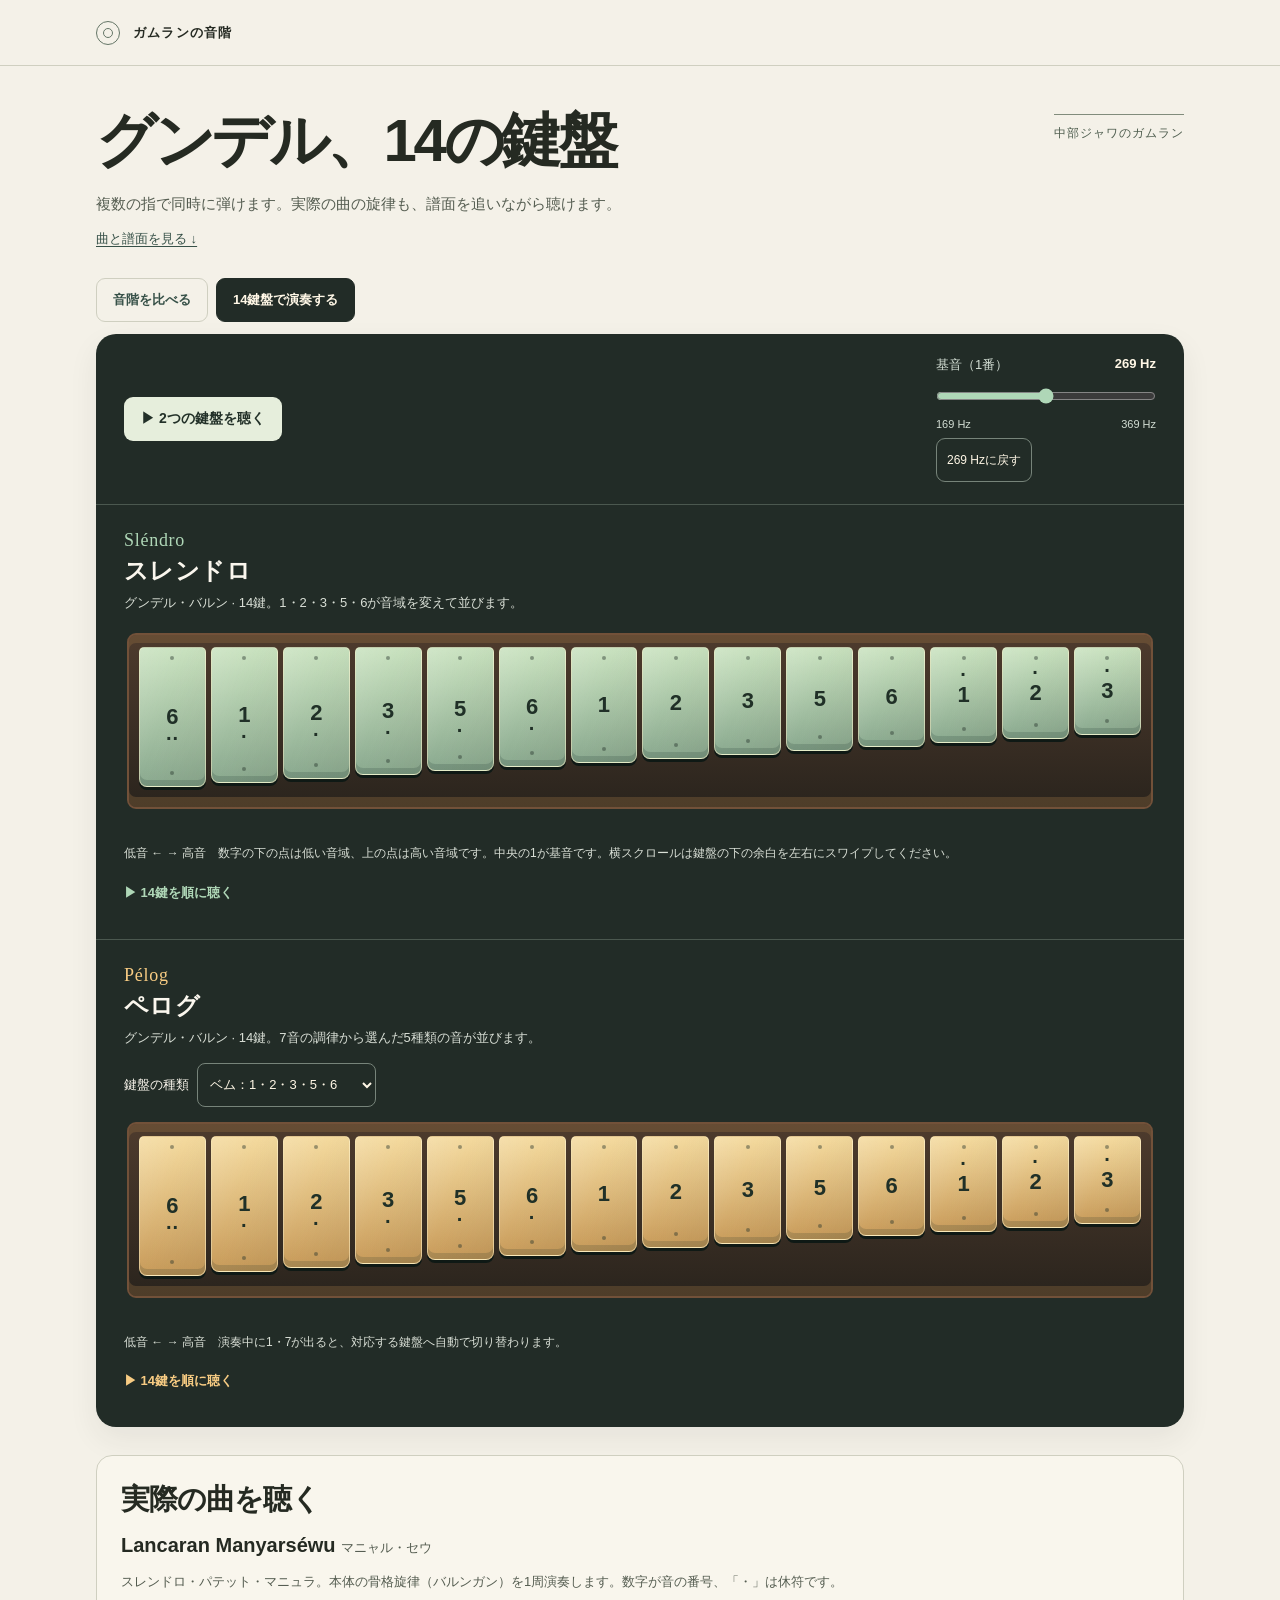
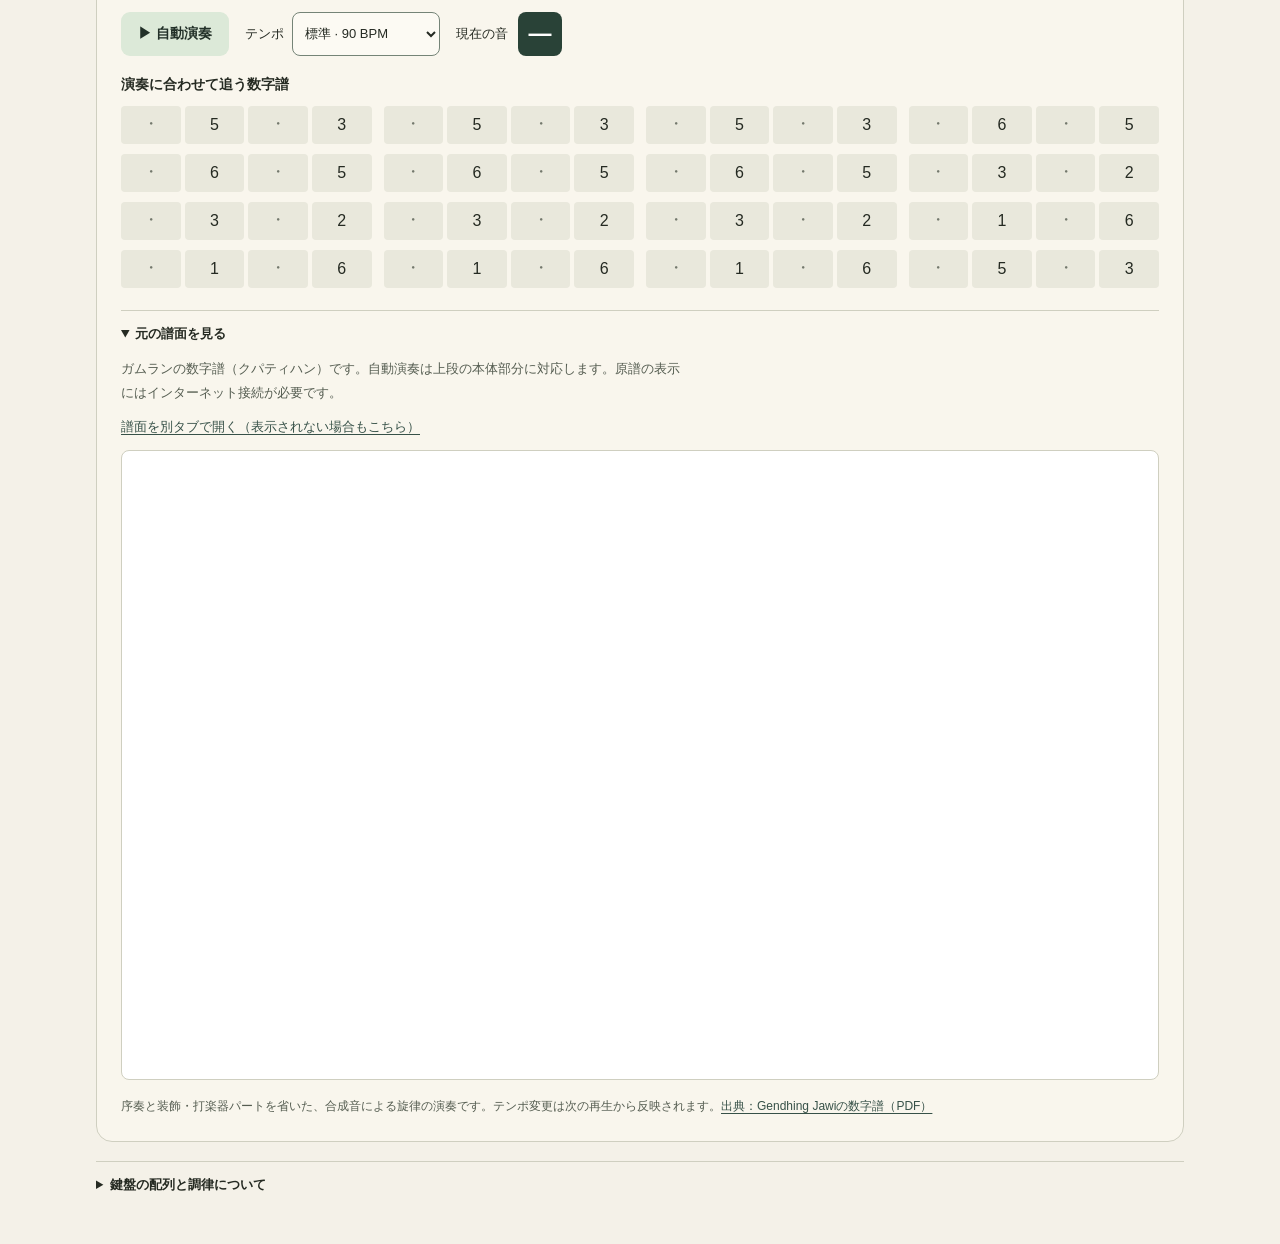
==== gamelan_keyboard.html @ 70294832 "Handle native Safari multitouch, unlock mobile audio on release and refresh cached assets" ====
<!doctype html>
<html lang="ja">
<head>
<meta charset="utf-8">
<meta name="viewport" content="width=device-width,initial-scale=1">
<meta name="description" content="グンデルの14鍵盤を弾き、ガムラン曲の自動演奏と譜面を楽しむ">
<title>ガムラン、14鍵盤で演奏する</title>
<link rel="stylesheet" href="gamelan_scale.css?v=20261115-touch2">
</head>
<body class="keyboard-page">
<header><div class="page mast"><span class="mark" aria-hidden="true"></span>ガムランの音階</div></header>
<main class="page">
  <div class="intro">
    <div><h1>グンデル、14の鍵盤</h1><p>複数の指で同時に弾けます。実際の曲の旋律も、譜面を追いながら聴けます。</p><nav><a href="#song-title">曲と譜面を見る ↓</a></nav></div>
    <span class="region">中部ジャワのガムラン</span>
  </div>
  <nav class="page-nav" aria-label="ページ切り替え"><a href="gamelan_scale.html?v=20261115-touch2">音階を比べる</a><a href="gamelan_keyboard.html?v=20261115-touch2" aria-current="page">14鍵盤で演奏する</a></nav>
  <section class="studio" aria-label="グンデルの14鍵盤">
    <div class="toolbar">
      <div class="controls">
        <button type="button" id="compare" class="action">▶ 2つの鍵盤を聴く</button>
      </div>
      <div class="pitch-control">
        <label for="base-pitch">基音（1番） <output id="base-pitch-value" for="base-pitch">269 Hz</output></label>
        <input id="base-pitch" type="range" min="169" max="369" step="1" value="269" aria-valuetext="269 Hz">
        <div class="pitch-range"><span>169 Hz</span><span>369 Hz</span></div>
        <button type="button" id="reset-pitch" class="minor">269 Hzに戻す</button>
      </div>
      <p class="status" id="status" role="status"></p>
    </div>
    <div class="instruments">
      <section class="instrument" aria-labelledby="slendro-label">
        <span class="roman" lang="jv-Latn">Sléndro</span>
        <h2 id="slendro-label">スレンドロ</h2><p>グンデル・バルン · 14鍵。1・2・3・5・6が音域を変えて並びます。</p>
        <div class="keyboard-scroll" tabindex="0" role="region" aria-label="スレンドロの14鍵。左右にスクロールできます">
          <div class="keys" id="s-keys"></div>
        </div>
        <p class="keyboard-guide">低音 ← → 高音　数字の下の点は低い音域、上の点は高い音域です。中央の1が基音です。横スクロールは鍵盤の下の余白を左右にスワイプしてください。</p>
        <button class="scale-button" id="s-play" type="button">▶ 14鍵を順に聴く</button>
      </section>
      <section class="instrument pelog" aria-labelledby="pelog-label">
        <span class="roman" lang="jv-Latn">Pélog</span>
        <h2 id="pelog-label">ペログ</h2><p>グンデル・バルン · 14鍵。7音の調律から選んだ5種類の音が並びます。</p>
        <label class="keyboard-layout" for="pelog-layout">鍵盤の種類
          <select id="pelog-layout">
            <option value="bem">ベム：1・2・3・5・6</option>
            <option value="barang">バラン：2・3・5・6・7</option>
          </select>
        </label>
        <div class="keyboard-scroll" tabindex="0" role="region" aria-label="ペログの14鍵。左右にスクロールできます">
          <div class="keys" id="p-keys"></div>
        </div>
        <p class="keyboard-guide">低音 ← → 高音　演奏中に1・7が出ると、対応する鍵盤へ自動で切り替わります。</p>
        <button class="scale-button" id="p-play" type="button">▶ 14鍵を順に聴く</button>
      </section>
    </div>
  </section>
  <section class="song-player" aria-labelledby="song-title">
    <div class="lesson-head">
      <h2 id="song-title">実際の曲を聴く</h2>
    </div>
    <h3>Lancaran Manyarséwu <small>マニャル・セウ</small></h3>
    <p>スレンドロ・パテット・マニュラ。本体の骨格旋律（バルンガン）を1周演奏します。数字が音の番号、「・」は休符です。</p>
    <div class="song-controls">
      <button type="button" id="play-song" class="action">▶ 自動演奏</button>
      <label for="song-tempo">テンポ
        <select id="song-tempo">
          <option value="60">ゆっくり · 60 BPM</option>
          <option value="90" selected>標準 · 90 BPM</option>
          <option value="120">速め · 120 BPM</option>
        </select>
      </label>
      <div class="song-now">現在の音 <output id="song-note" aria-label="現在の音">—</output><span id="song-position"></span></div>
    </div>
    <h4 class="score-heading">演奏に合わせて追う数字譜</h4>
    <div id="song-score" class="song-score" role="group" aria-label="Manyarséwuの数字譜。4行、各16拍"></div>
    <details class="original-score" open>
      <summary>元の譜面を見る</summary>
      <p>ガムランの数字譜（クパティハン）です。自動演奏は上段の本体部分に対応します。原譜の表示にはインターネット接続が必要です。</p>
      <p><a href="https://gamelanbvg.com/gendhing/pdf/sm/Manyarsewu.pdf" target="_blank" rel="noopener">譜面を別タブで開く（表示されない場合もこちら）</a></p>
      <iframe class="score-pdf" src="https://gamelanbvg.com/gendhing/pdf/sm/Manyarsewu.pdf#view=FitH" title="Lancaran Manyarséwuの原譜（数字譜PDF）" loading="lazy"></iframe>
    </details>
    <p class="song-source">序奏と装飾・打楽器パートを省いた、合成音による旋律の演奏です。テンポ変更は次の再生から反映されます。<a href="https://gamelanbvg.com/gendhing/pdf/sm/Manyarsewu.pdf" target="_blank" rel="noopener">出典：Gendhing Jawiの数字譜（PDF）</a></p>
  </section>
  <details>
    <summary>鍵盤の配列と調律について</summary>
    <p>14鍵の配置は、低い6から高い3まで並ぶグンデル・バルンを参考にしています。ペログはベム（1・2・3・5・6）とバラン（2・3・5・6・7）を切り替えます。4番を含む7音の比較は、<a href="gamelan_scale.html?v=20261115-touch2">音階のページ</a>で試せます。</p>
    <p>基音の初期値は269 Hzです。追加した音域は元の調律の周波数をオクターブごとに2倍・半分にして作っています。測定値の出典は<a href="gamelan_scale.html?v=20261115-touch2">音階のページ</a>に掲載しています。</p>
    <p><a href="https://digilib.isi.ac.id/2133/1/Fisika%20Bunyi%20Gamelan-upload.pdf" target="_blank" rel="noopener">グンデルの鍵盤配列（Fisika Bunyi Gamelan）</a>　<a href="https://pages.hmc.edu/alves/pleng.html" target="_blank" rel="noopener">ペログ・ベムとバランの鍵盤（Bill Alves）</a></p>
  </details>
</main>
<script src="gamelan_audio.js?v=20261115-touch2"></script>
<script src="gamelan_keyboard.js?v=20261115-touch2"></script>
</body>
</html>
---- gamelan_scale.css ----
:root{color-scheme:light;--paper:#f4f1e8;--ink:#252a22;--muted:#555d51;--line:#cfcfc0;--night:#222c27;--mint:#afd7b7;--amber:#f8cc83;font-family:"DM Sans","Hiragino Sans","Yu Gothic",Meiryo,sans-serif}
*{box-sizing:border-box}
body{margin:0;background:var(--paper);color:var(--ink);-webkit-text-size-adjust:100%}
button{font:inherit;cursor:pointer;touch-action:manipulation}
button:focus-visible, a:focus-visible, summary:focus-visible, .keyboard-scroll:focus-visible, .keyboard-layout select:focus-visible{outline:3px solid #b96928;outline-offset:4px}
a{color:#375148;text-underline-offset:.25em}
.page{width:min(1088px,calc(100% - 80px));margin:auto}
header{border-bottom:1px solid var(--line)}
.mast{height:65px;display:flex;align-items:center;gap:13px;font-weight:750;letter-spacing:.09em;font-size:13px}
.mark{display:inline-grid;place-content:center;width:24px;height:24px;border:1px solid #657667;border-radius:50%}
.mark::after{content:"";width:8px;height:8px;border:1px solid #657667;border-radius:50%}
.page-nav{margin:0 auto;gap:8px;padding-bottom:12px}
.page-nav a{display:inline-flex;align-items:center;justify-content:center;min-height:44px;padding:8px 16px;border:1px solid var(--line);border-radius:9px;text-decoration:none;font-weight:700}
.page-nav a[aria-current="page"]{background:var(--night);border-color:var(--night);color:#fff7e6}
.page-nav a:hover{border-color:#657667}
.intro{padding:38px 0 30px;display:flex;align-items:end;justify-content:space-between;gap:22px}
h1{margin:0;font-size:clamp(31px,5.2vw,60px);font-weight:800;letter-spacing:-.055em;line-height:1.22}
.intro p{margin:13px 0 0;color:var(--muted);line-height:1.8;font-size:15px}
.region{white-space:nowrap;align-self:start;margin-top:10px;border-top:1px solid #818c7c;padding-top:10px;color:#4e5d4e;font-size:12px;letter-spacing:.08em}
.studio{background:var(--night);color:#fbf7ee;border-radius:20px;overflow:hidden;box-shadow:0 12px 30px #27312412}
.toolbar{border-bottom:1px solid #4b584f;padding:22px 28px;display:flex;justify-content:space-between;align-items:center;gap:12px;flex-wrap:wrap}
.scale-page .toolbar{display:block}
.action{border-radius:9px;padding:12px 16px;background:#e6eedc;color:#223028;border:1px solid transparent;font-weight:800;font-size:14px;min-height:44px}
.action:hover{background:#fff8e4}
.minor{border:1px solid #77847a;background:transparent;color:#fff7e6;border-radius:9px;padding:12px;font-size:13px;min-height:44px}
.minor:disabled{opacity:.42;cursor:default}
.controls{display:flex;gap:8px;flex-wrap:wrap}
.status{font-size:13px;color:#d3ded4;margin:0}
.status:empty{display:none}
.pitch-control{width:220px;max-width:100%;color:#d3ded4;font-size:13px}
.pitch-control label{display:flex;justify-content:space-between;gap:12px}
.pitch-control output{color:#fff7e6;font-weight:750;font-variant-numeric:tabular-nums}
.pitch-control input{display:block;width:100%;height:44px;margin:0;accent-color:var(--mint);cursor:pointer}
.pitch-control input:focus-visible{outline:3px solid #b96928;outline-offset:4px}
.pitch-range{display:flex;justify-content:space-between;font-size:11px}
.pitch-control .minor{margin-top:8px;padding:6px 10px;font-size:12px}
.instruments{display:grid;grid-template-columns:minmax(0,1fr)}
.instrument{padding:25px 28px 24px;min-width:0;--accent:var(--mint);--key-top:#c9e2bf;--key-bottom:#8baa90}
.instrument.pelog{border-top:1px solid #4b584f;--accent:var(--amber);--key-top:#f4da9e;--key-bottom:#c99c5b}
.instrument h2{font-size:24px;margin:0;letter-spacing:.02em}
.roman{display:block;color:var(--accent);font-family:"Instrument Serif",Georgia,serif;font-size:18px;letter-spacing:.04em;margin-bottom:4px}
.instrument p{color:#d9dfd6;font-size:13px;margin:7px 0 16px}
.keyboard-scroll{position:relative;overflow-x:auto;max-width:100%;padding:5px 3px 28px;scrollbar-color:#8baa90 #18231d;scrollbar-width:thin}
.keys{display:flex;gap:5px;height:176px;min-width:730px;padding:12px 10px 20px;align-items:start;border:2px solid #725139;border-radius:9px;background:linear-gradient(#4e3b2d,#2a241d);box-shadow:inset 0 8px #96704455,inset 0 -10px #96704455}
.key-number{position:relative;line-height:1}
.key-number::after{content:attr(data-dots);position:absolute;left:50%;transform:translateX(-50%);font-size:20px;letter-spacing:1px;line-height:1}
.key-number.lower::after{top:100%}
.key-number.upper::after{bottom:100%}
.instrument .keyboard-guide{font-size:12px;line-height:1.8;margin:6px 0}
.keyboard-layout{display:flex;flex-wrap:wrap;align-items:center;gap:8px;margin-bottom:10px;font-size:13px}
.keyboard-layout select{max-width:100%;min-height:44px;padding:8px;border:1px solid #77847a;border-radius:8px;background:var(--night);color:#fff7e6;font:inherit}
.key{position:relative;display:grid;place-items:center;flex:1;min-width:0;height:calc(100% - var(--step)*4px);border-radius:5px 5px 8px 8px;border:1px solid #fff5cc79;box-shadow:inset 0 -6px #172c252b,0 3px #0f1915;color:#203027;font-size:22px;font-weight:800;background:linear-gradient(110deg,#ffffff26,transparent 40%,#30261412),linear-gradient(var(--key-top),var(--key-bottom));touch-action:none;user-select:none;-webkit-user-select:none;-webkit-touch-callout:none}
.key::before,.key::after{content:"";position:absolute;left:50%;translate:-50% 0;width:4px;height:4px;border-radius:50%;background:#27342c70}
.key::before{top:8px}.key::after{bottom:11px}
.key.active,.key.pressed{background:#fff4d2;color:#263026;box-shadow:0 0 14px #f9ecb953,inset 0 -3px #172c252b}
@media(hover:hover){.key:hover{background:#fff4d2;color:#263026;box-shadow:0 0 14px #f9ecb953,inset 0 -3px #172c252b}}
.scale-page .key.muted-key{background:linear-gradient(#b9bdb7,#838b82);border-color:#aab0a6;color:#3d463d;box-shadow:inset 0 -6px #172c252b,0 3px #0f1915}
.scale-page .key.muted-key:hover,.scale-page .key.muted-key:focus-visible{background:linear-gradient(#d0d4cd,#a0a89c)}
.scale-page .instruments{grid-template-columns:repeat(2,minmax(0,1fr))}
.scale-page .instrument.pelog{border-top:0;border-left:1px solid #4b584f}
.scale-page .keys{min-width:0;height:108px;padding:0;border:0;border-radius:0;background:none;box-shadow:none}
.scale-button{background:none;border:0;padding:0;color:var(--accent);font-size:13px;font-weight:750;min-height:44px}
.scale-button:hover{text-decoration:underline;text-underline-offset:4px}
.compare{padding:25px 28px 22px;border-top:1px solid #4b584f}
.plot-head{display:flex;align-items:start;justify-content:space-between;gap:12px;margin-bottom:17px}
.plot-head h2{font-size:17px;margin:0 0 6px;letter-spacing:.02em}
.plot-head p{font-size:12px;color:#d3ded4;margin:0;line-height:1.65}
.plot{display:grid;grid-template-columns:auto minmax(0,1fr);gap:0 20px;align-items:center;margin-bottom:14px}
.track-label{color:var(--mint);font-size:12px;font-weight:750;align-self:start;padding-top:14px}
.track-label.p{color:var(--amber)}
.track{position:relative;height:88px;margin:0 11px;background:repeating-linear-gradient(to right,#60706756 0px,#60706756 1px,transparent 1px,transparent 16.66667%);border-right:1px solid #60706756;color:var(--mint)}
.track.p{color:var(--amber)}
.track::before{content:"";position:absolute;top:22px;width:100%;border-top:1px solid #758279}
.dot{position:absolute;top:22px;transform:translate(-50%,-50%);display:grid;place-items:center;width:23px;height:23px;border-radius:50%;background:currentColor;border:1px solid currentColor;z-index:1}
.dot span{font-size:11px;font-weight:800;color:#1e2b22}
.dot .dot-metrics{position:absolute;top:calc(100% + 8px);left:50%;transform:translateX(-50%);display:flex;flex-direction:column;align-items:center;width:64px;color:#d3ded4;line-height:1.6;white-space:nowrap;font-variant-numeric:tabular-nums;pointer-events:none}
.dot .dot-metrics span{font-size:11px;color:inherit;font-weight:400}
.dot:first-child .dot-metrics{left:0;transform:none;align-items:flex-start}
.dot.active,.dot.pressed{background:#fff4d2;box-shadow:0 0 0 4px #fff4d251;z-index:2}
.axis{display:flex;justify-content:space-between;margin:4px 11px 0;color:#d3ded4;font-size:10px}
.caption{color:#f9f1dd;font-size:13px;line-height:1.7;margin:0}
details{margin:19px 0 35px;border-top:1px solid var(--line);color:var(--muted);font-size:13px;line-height:1.9}
summary{padding:11px 0;cursor:pointer;font-weight:700;color:var(--ink)}
details p{margin:0 0 11px;max-width:78ch;overflow-wrap:anywhere}
nav{margin-top:13px;display:flex;flex-wrap:wrap;gap:5px 18px;font-size:13px}
.lessons{margin-top:28px}
.lesson-head{display:flex;align-items:center;justify-content:space-between;gap:12px;margin-bottom:14px}
.lesson-head h2{font-size:clamp(20px,4vw,29px);margin:0;letter-spacing:-.035em}
.lessons-grid{display:grid;grid-template-columns:1fr 1fr;border:1px solid var(--line);border-radius:16px;overflow:hidden;background:#f9f6ed}
.lesson{min-width:0;padding:23px 25px}
.lesson + .lesson{border-left:1px solid var(--line)}
.lesson h3{font-size:18px;margin:0 0 8px}
.lesson h3 small{color:#536c57;font-size:12px;font-weight:600;margin-left:8px}
.lesson p{font-size:13px;color:var(--muted);line-height:1.75;margin:0 0 14px}
.phrases{display:grid;gap:6px}
.phrase{display:grid;grid-template-columns:minmax(0,1fr) auto;align-items:center;text-align:left;gap:8px;min-width:0;min-height:44px;padding:6px 9px;border:1px solid #d2d4c6;border-radius:8px;background:#fcfaf3;color:#243229;font-weight:750;font-size:13px}
.phrase:hover{background:#eaf1e2}
.steps{display:flex;gap:4px;align-items:center;flex-wrap:wrap;min-width:0}
.step{display:grid;place-items:center;min-width:24px;height:25px;padding:0 3px;border-radius:4px;background:#e9e8dc;font-size:12px;font-variant-numeric:tabular-nums}
.step.target{background:#dce9d8;color:#283e2f}
.step.changed{background:#f5dfb8;color:#50391f}
.step.active{background:#294237;color:#fff;border-color:#294237;box-shadow:0 0 0 2px #2942373d}
.lesson .hint{font-size:12px;margin:11px 0 0}
.lesson .action{background:#dce9d8;margin:11px 0 0;padding:9px 12px;font-size:13px}
.lesson .action:hover{background:#c9dec8}
.pelog-lessons .lesson h3 small{color:#795421}
.pelog-lessons .action{background:#f4dfb9}
.pelog-lessons .action:hover,.pelog-lessons .phrase:hover{background:#f2d6a2}
.pelog-lessons .step.target{background:#eadfc8;color:#4b371c}
.pelog-lessons .step.changed{background:#f4d292;color:#4b371c}
.pelog-lessons .step.active{background:#694821;color:#fff;box-shadow:0 0 0 2px #6948213d}
.pelog-lessons .lesson-head .minor{border-color:#926c39;color:#573b1d}
.pelog-lessons .lesson-head button{flex-shrink:0}
.lesson-head .minor{border-color:#758477;color:#273a2e}
.song-player{margin-top:28px;padding:24px;border:1px solid var(--line);border-radius:16px;background:#f9f6ed}
.song-player h3{margin:0 0 10px;font-size:20px}
.song-player h3 small{display:inline-block;font-size:13px;color:var(--muted);font-weight:500}
.song-player p{font-size:13px;line-height:1.8;color:var(--muted)}
.song-controls{display:flex;align-items:center;flex-wrap:wrap;gap:16px;margin:18px 0}
.song-controls .action{background:#dce9d8}
.song-controls label{display:flex;align-items:center;flex-wrap:wrap;gap:8px;font-size:13px}
.song-controls select{max-width:100%;min-height:44px;padding:8px;border:1px solid #758477;border-radius:8px;background:#fcfaf3;color:var(--ink);font:inherit}
.song-controls select:focus-visible{outline:3px solid #b96928;outline-offset:4px}
.song-now{display:flex;align-items:center;gap:10px;font-size:13px}
.song-now output{display:grid;place-items:center;width:44px;height:44px;background:#294237;color:#fff;border-radius:8px;font-size:23px;font-weight:800}
#song-position{min-width:6ch;color:var(--muted);font-variant-numeric:tabular-nums}
.song-score{display:grid;gap:10px}
.score-heading{margin:20px 0 12px;font-size:14px}
.song-player .original-score{margin:22px 0 0}
.original-score summary{min-height:44px}
.score-pdf{display:block;width:100%;height:clamp(360px,70vh,760px);border:1px solid var(--line);border-radius:8px;background:#fff}
.song-row{display:grid;grid-template-columns:repeat(4,minmax(0,1fr));gap:12px}
.song-gatra{display:grid;grid-template-columns:repeat(4,minmax(0,1fr));gap:4px}
.song-beat.step{min-width:0;width:100%;height:38px;padding:0;background:#e9e8dc;font-size:16px}
.song-beat.rest{color:#74796d}
.song-beat.active{background:#294237;color:#fff;box-shadow:0 0 0 2px #2942373d}
.song-beat[aria-current="true"]{outline:2px solid #294237;outline-offset:1px}
.song-player .song-source{margin:16px 0 0;font-size:12px;overflow-wrap:anywhere}
@media(max-width:720px){
  .song-player{padding:19px 15px;margin-top:23px}
  .song-controls{gap:12px}
  .song-row{gap:8px}
  .song-gatra{gap:3px}
  .song-beat.step{font-size:14px}
}
@media(max-width:480px){
  .song-row{grid-template-columns:repeat(2,minmax(0,1fr));gap:8px}
  .song-controls > .action{width:100%}
  .song-now{width:100%}
}
@media(max-width:1024px){
  .track{height:168px}
  .dot .dot-metrics{top:calc(100% + 8px + var(--label-row)*40px)}
  .page{width:calc(100% - 48px)}
  .intro{align-items:start}
  .region{display:none}
  .toolbar{display:grid;grid-template-columns:minmax(0,1fr) minmax(200px,260px);gap:16px 24px}
  .pitch-control{width:100%}
  .status{grid-column:1 / -1}
  .status:empty{display:none}
  .lesson{padding:22px 18px}
  .phrase{grid-template-columns:minmax(0,1fr);gap:7px;padding:10px}
  .plot-head{flex-wrap:wrap}
}
@media(max-width:720px){
  .page{width:calc(100% - 36px)}
  .intro{padding:27px 0 22px;display:block}
  .mast{height:53px}
  .instruments,.lessons-grid{grid-template-columns:minmax(0,1fr)}
  .scale-page .instruments{grid-template-columns:minmax(0,1fr)}
  .scale-page .instrument.pelog{border-left:0;border-top:1px solid #4b584f}
  .scale-page .keys{height:100px}
  .instrument.pelog{border-left:0;border-top:1px solid #4b584f}
  .toolbar,.instrument,.compare{padding-left:17px;padding-right:17px}
  .toolbar{grid-template-columns:minmax(0,1fr)}
  .controls .action{flex:1}
  .pitch-control{border-top:1px solid #4b584f;padding-top:16px}
  .instrument{padding-top:19px;padding-bottom:15px}
  .keys{height:164px}
  .compare{padding-top:19px}
  .plot{gap:0 10px}
  .track-label{font-size:10px}
  .plot-head{display:block}
  .plot-head .minor{margin-top:10px;padding:8px}
  .dot{width:19px;height:19px}
  .dot span{font-size:10px}
  .lessons{margin-top:23px}
  .lesson{padding:19px 15px}
  .lesson + .lesson{border-left:0;border-top:1px solid var(--line)}
  .lesson-head{align-items:start}
  .lesson-head h2{min-width:0}
  .lesson-head .minor{flex-shrink:0;white-space:nowrap}
  nav a{display:inline-flex;align-items:center;min-height:44px}
}
@media(max-width:380px){
  .page{width:calc(100% - 24px)}
  h1{font-size:28px}
  .toolbar,.instrument,.compare{padding-left:12px;padding-right:12px}
  .keys{gap:4px}
  .key{padding:0;font-size:20px}
  .plot{grid-template-columns:minmax(0,1fr);gap:0}
  .track-label{margin-top:8px;padding-top:0}
  .plot > span:empty{display:none}
  .studio{border-radius:14px}
}
@media(orientation:landscape) and (max-width:1024px) and (max-height:600px){
  .keyboard-page .page{width:calc(100% - 24px)}
  .keyboard-page .instrument{padding-left:12px;padding-right:12px}
  .keyboard-page .keys{width:100%;min-width:0;height:144px;gap:clamp(2px,.5vw,5px);padding:10px 6px 16px}
  .keyboard-page .key{flex:1 1 0;padding:0;font-size:clamp(16px,2.5vw,22px)}
}
@media(prefers-reduced-motion:reduce){*{scroll-behavior:auto}}
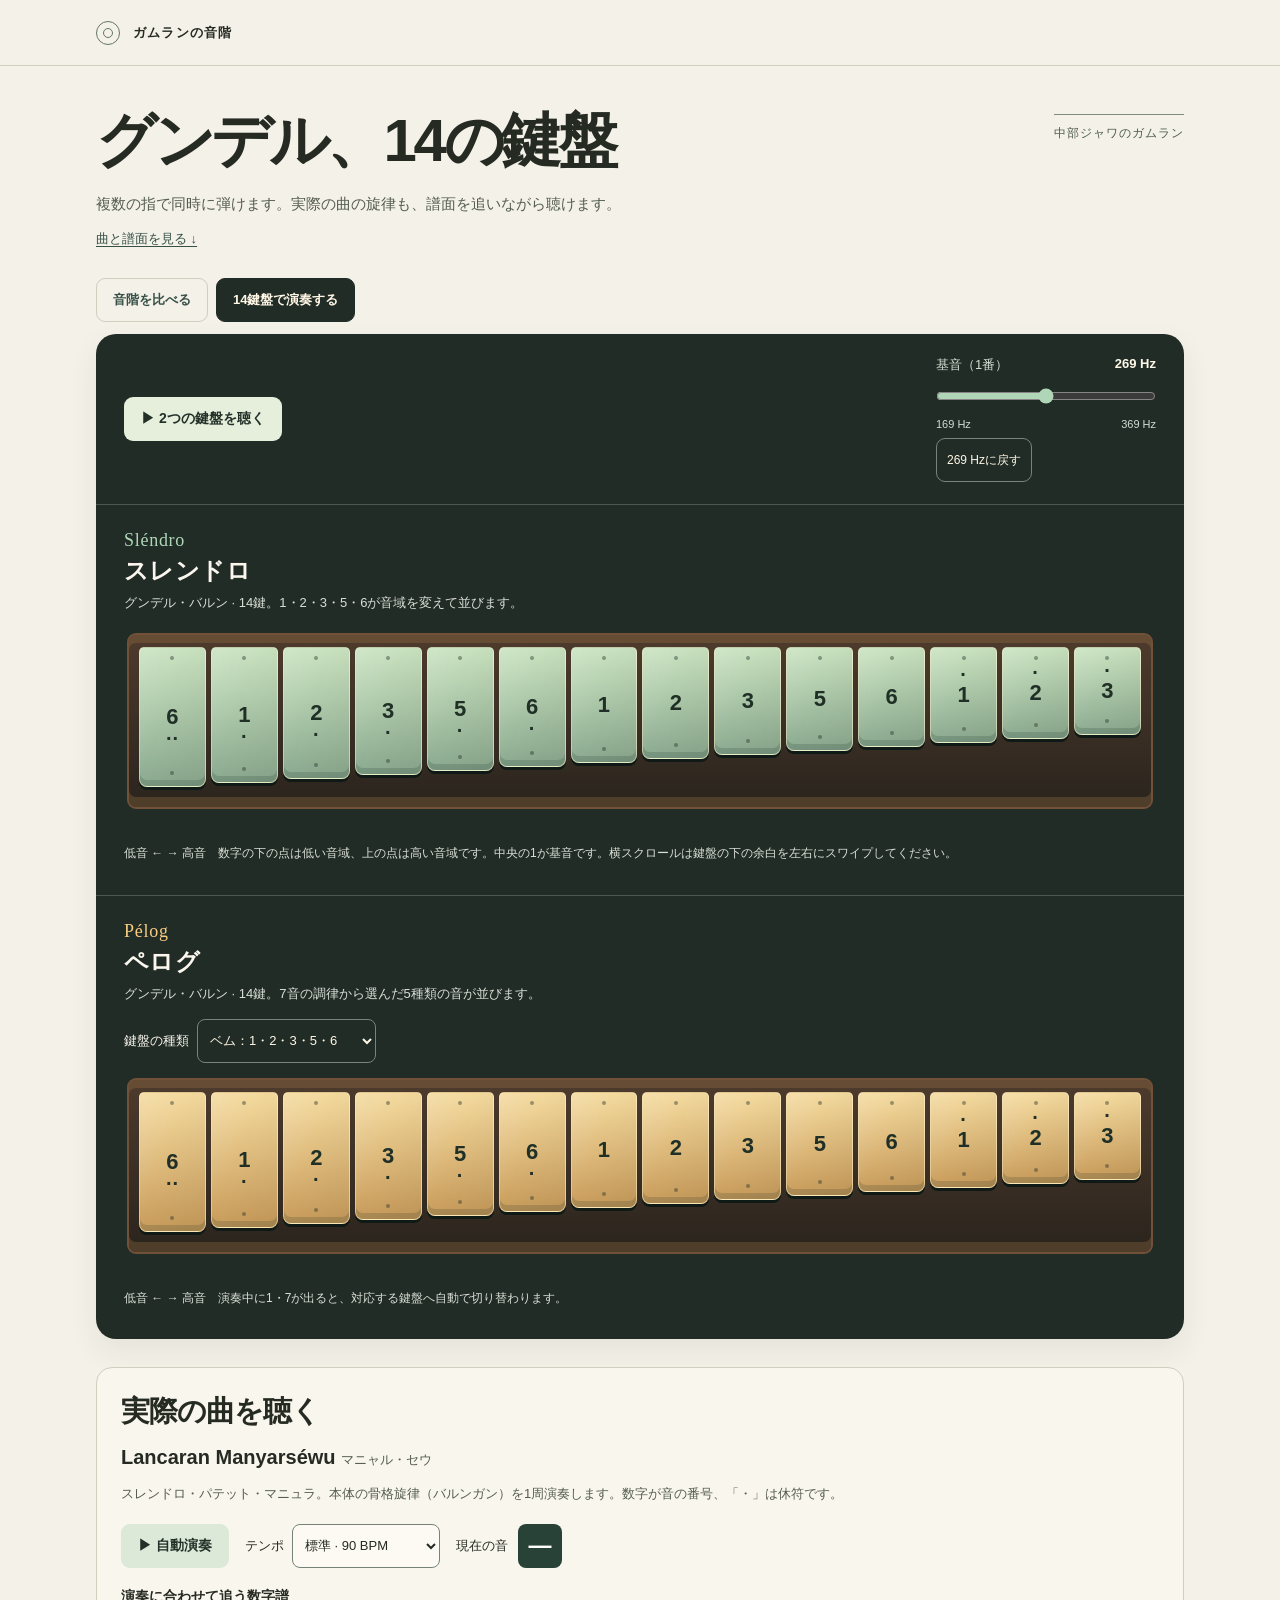
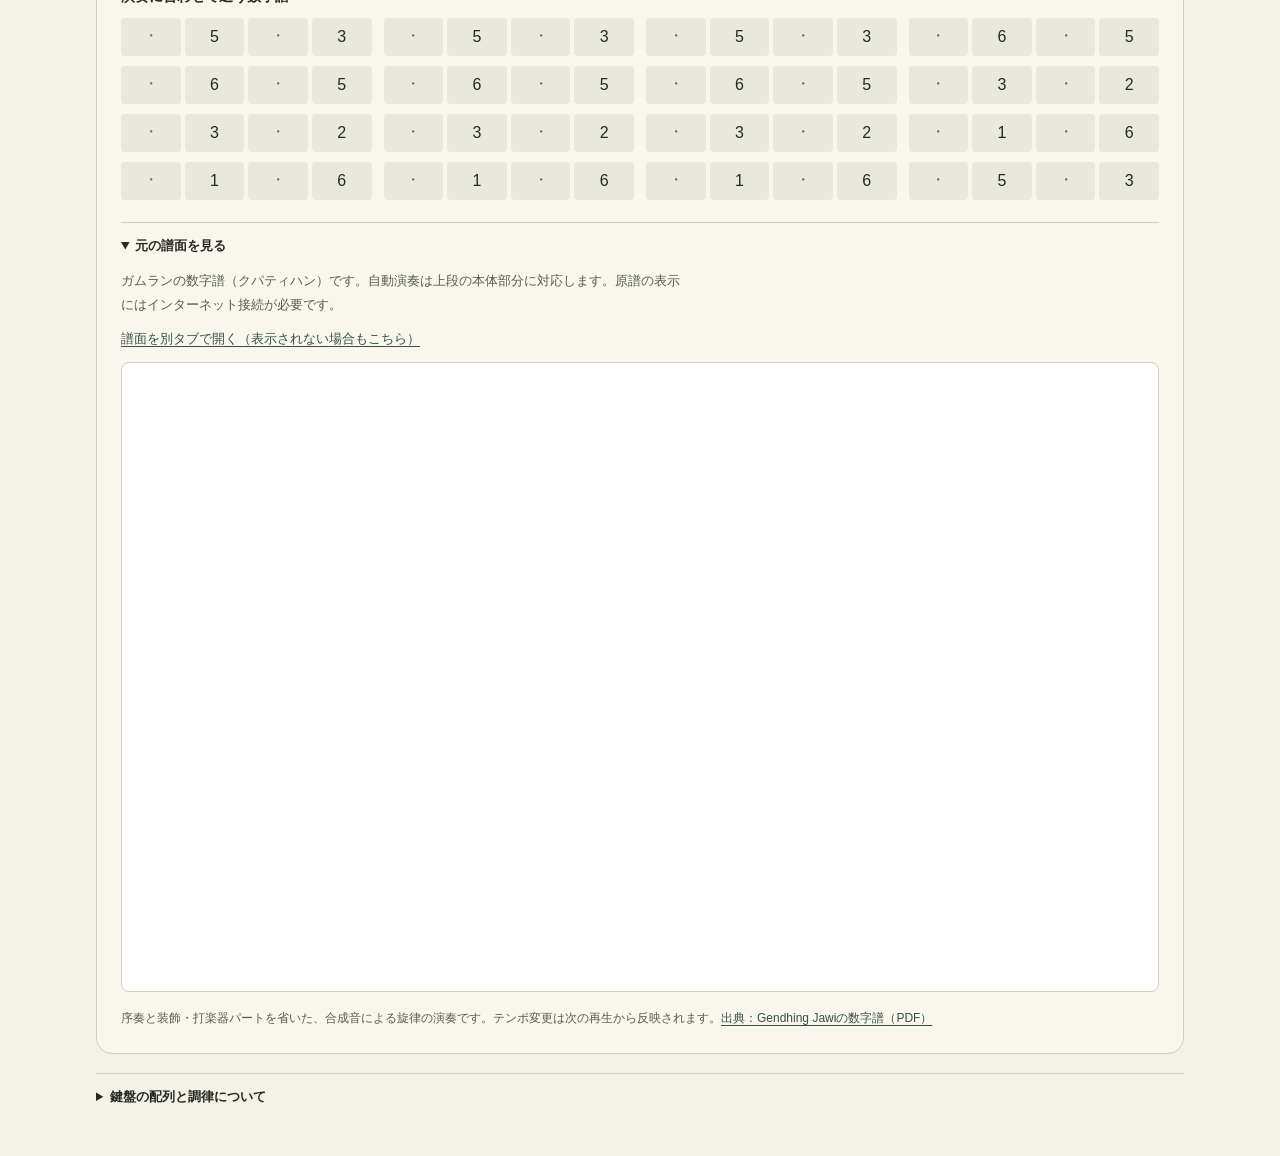
==== commit ef52dec8: "Remove individual 14-key sequence playback buttons" ====
--- a/gamelan_keyboard.html
+++ b/gamelan_keyboard.html
@@ -36,7 +36,6 @@
           <div class="keys" id="s-keys"></div>
         </div>
         <p class="keyboard-guide">低音 ← → 高音　数字の下の点は低い音域、上の点は高い音域です。中央の1が基音です。横スクロールは鍵盤の下の余白を左右にスワイプしてください。</p>
-        <button class="scale-button" id="s-play" type="button">▶ 14鍵を順に聴く</button>
       </section>
       <section class="instrument pelog" aria-labelledby="pelog-label">
         <span class="roman" lang="jv-Latn">Pélog</span>
@@ -51,7 +50,6 @@
           <div class="keys" id="p-keys"></div>
         </div>
         <p class="keyboard-guide">低音 ← → 高音　演奏中に1・7が出ると、対応する鍵盤へ自動で切り替わります。</p>
-        <button class="scale-button" id="p-play" type="button">▶ 14鍵を順に聴く</button>
       </section>
     </div>
   </section>
@@ -90,6 +88,6 @@
   </details>
 </main>
 <script src="gamelan_audio.js?v=20261115-touch2"></script>
-<script src="gamelan_keyboard.js?v=20261115-touch2"></script>
+<script src="gamelan_keyboard.js?v=20261115-keyboard4"></script>
 </body>
 </html>
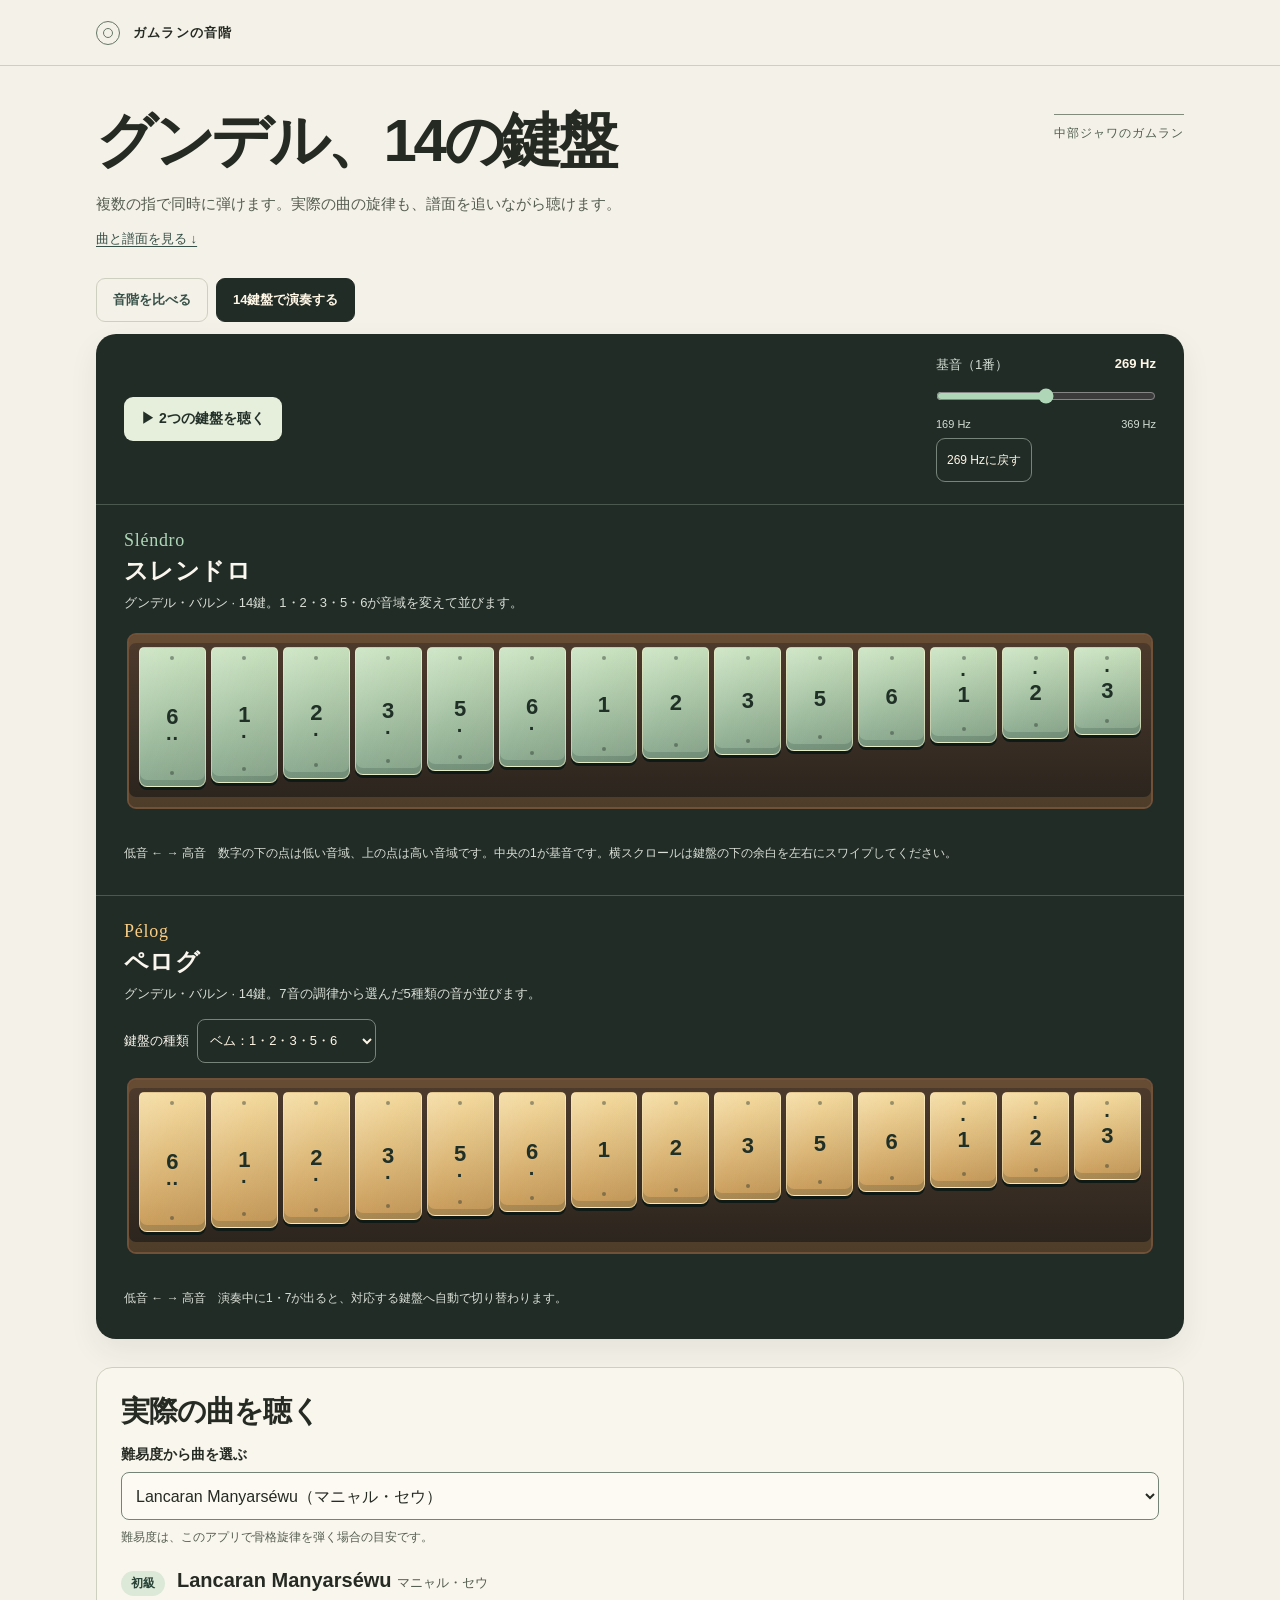
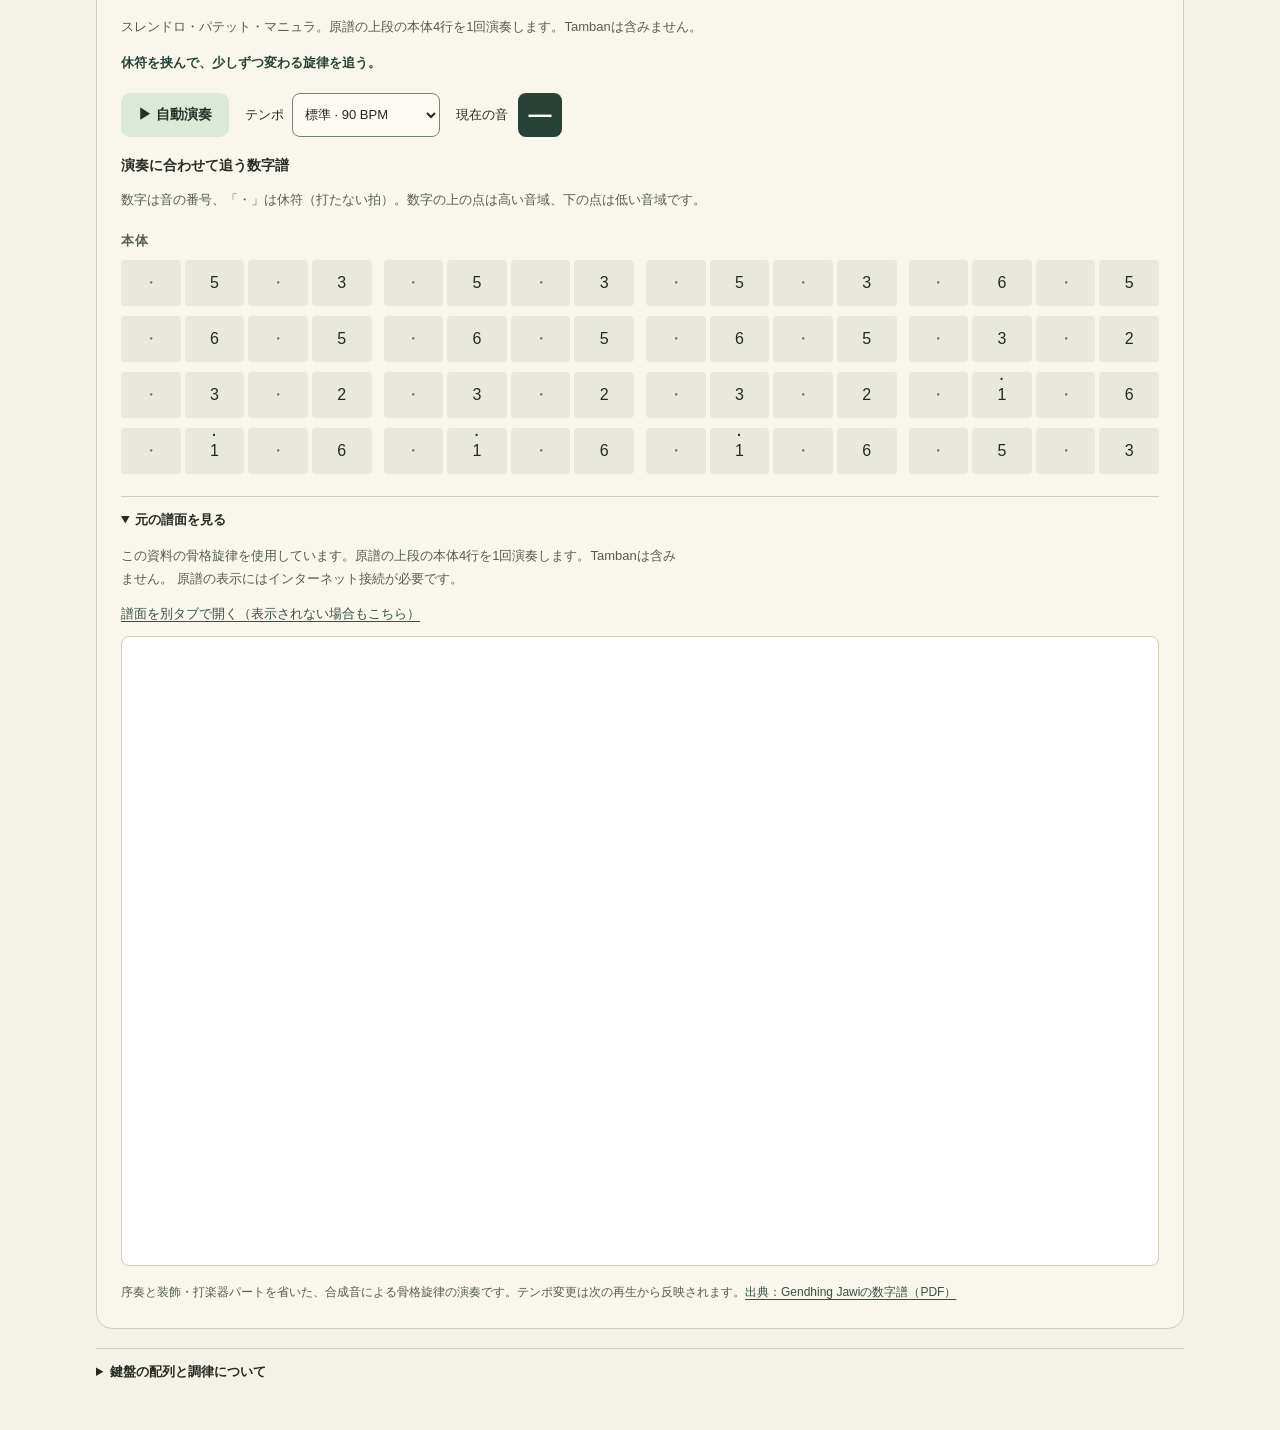
==== commit adca6118: "Add five graded gamelan scores with octave-aware playback and source switching" ====
--- a/gamelan_keyboard.html
+++ b/gamelan_keyboard.html
@@ -5,7 +5,7 @@
 <meta name="viewport" content="width=device-width,initial-scale=1">
 <meta name="description" content="グンデルの14鍵盤を弾き、ガムラン曲の自動演奏と譜面を楽しむ">
 <title>ガムラン、14鍵盤で演奏する</title>
-<link rel="stylesheet" href="gamelan_scale.css?v=20261115-touch2">
+<link rel="stylesheet" href="gamelan_scale.css?v=20261115-songs6">
 </head>
 <body class="keyboard-page">
 <header><div class="page mast"><span class="mark" aria-hidden="true"></span>ガムランの音階</div></header>
@@ -14,7 +14,7 @@
     <div><h1>グンデル、14の鍵盤</h1><p>複数の指で同時に弾けます。実際の曲の旋律も、譜面を追いながら聴けます。</p><nav><a href="#song-title">曲と譜面を見る ↓</a></nav></div>
     <span class="region">中部ジャワのガムラン</span>
   </div>
-  <nav class="page-nav" aria-label="ページ切り替え"><a href="gamelan_scale.html?v=20261115-touch2">音階を比べる</a><a href="gamelan_keyboard.html?v=20261115-touch2" aria-current="page">14鍵盤で演奏する</a></nav>
+  <nav class="page-nav" aria-label="ページ切り替え"><a href="gamelan_scale.html?v=20261115-songs6">音階を比べる</a><a href="gamelan_keyboard.html?v=20261115-songs6" aria-current="page">14鍵盤で演奏する</a></nav>
   <section class="studio" aria-label="グンデルの14鍵盤">
     <div class="toolbar">
       <div class="controls">
@@ -57,8 +57,14 @@
     <div class="lesson-head">
       <h2 id="song-title">実際の曲を聴く</h2>
     </div>
-    <h3>Lancaran Manyarséwu <small>マニャル・セウ</small></h3>
-    <p>スレンドロ・パテット・マニュラ。本体の骨格旋律（バルンガン）を1周演奏します。数字が音の番号、「・」は休符です。</p>
+    <div class="song-selector">
+      <label for="song-select">難易度から曲を選ぶ</label>
+      <select id="song-select" aria-describedby="difficulty-note"></select>
+      <p id="difficulty-note">難易度は、このアプリで骨格旋律を弾く場合の目安です。</p>
+    </div>
+    <div class="song-heading"><span id="song-difficulty" class="song-level"></span><h3><span id="song-name"></span> <small id="song-kana"></small></h3></div>
+    <p id="song-description"></p>
+    <p id="song-practice" class="song-practice"></p>
     <div class="song-controls">
       <button type="button" id="play-song" class="action">▶ 自動演奏</button>
       <label for="song-tempo">テンポ
@@ -71,23 +77,25 @@
       <div class="song-now">現在の音 <output id="song-note" aria-label="現在の音">—</output><span id="song-position"></span></div>
     </div>
     <h4 class="score-heading">演奏に合わせて追う数字譜</h4>
-    <div id="song-score" class="song-score" role="group" aria-label="Manyarséwuの数字譜。4行、各16拍"></div>
+    <p class="score-guide">数字は音の番号、「・」は休符（打たない拍）。数字の上の点は高い音域、下の点は低い音域です。</p>
+    <div id="song-score" class="song-score" role="group" aria-label="選択した曲の数字譜"></div>
     <details class="original-score" open>
       <summary>元の譜面を見る</summary>
-      <p>ガムランの数字譜（クパティハン）です。自動演奏は上段の本体部分に対応します。原譜の表示にはインターネット接続が必要です。</p>
-      <p><a href="https://gamelanbvg.com/gendhing/pdf/sm/Manyarsewu.pdf" target="_blank" rel="noopener">譜面を別タブで開く（表示されない場合もこちら）</a></p>
-      <iframe class="score-pdf" src="https://gamelanbvg.com/gendhing/pdf/sm/Manyarsewu.pdf#view=FitH" title="Lancaran Manyarséwuの原譜（数字譜PDF）" loading="lazy"></iframe>
+      <p id="original-score-description"></p>
+      <p><a id="original-score-link" href="https://gamelanbvg.com/gendhing/pdf/sm/Manyarsewu.pdf" target="_blank" rel="noopener">譜面を別タブで開く（表示されない場合もこちら）</a></p>
+      <iframe id="song-pdf" class="score-pdf" title="選択した曲の原譜（PDF）" loading="lazy"></iframe>
     </details>
-    <p class="song-source">序奏と装飾・打楽器パートを省いた、合成音による旋律の演奏です。テンポ変更は次の再生から反映されます。<a href="https://gamelanbvg.com/gendhing/pdf/sm/Manyarsewu.pdf" target="_blank" rel="noopener">出典：Gendhing Jawiの数字譜（PDF）</a></p>
+    <p class="song-source">序奏と装飾・打楽器パートを省いた、合成音による骨格旋律の演奏です。テンポ変更は次の再生から反映されます。<a id="song-source-link" href="https://gamelanbvg.com/gendhing/pdf/sm/Manyarsewu.pdf" target="_blank" rel="noopener">出典の譜面（PDF）</a></p>
   </section>
   <details>
     <summary>鍵盤の配列と調律について</summary>
-    <p>14鍵の配置は、低い6から高い3まで並ぶグンデル・バルンを参考にしています。ペログはベム（1・2・3・5・6）とバラン（2・3・5・6・7）を切り替えます。4番を含む7音の比較は、<a href="gamelan_scale.html?v=20261115-touch2">音階のページ</a>で試せます。</p>
-    <p>基音の初期値は269 Hzです。追加した音域は元の調律の周波数をオクターブごとに2倍・半分にして作っています。測定値の出典は<a href="gamelan_scale.html?v=20261115-touch2">音階のページ</a>に掲載しています。</p>
+    <p>14鍵の配置は、低い6から高い3まで並ぶグンデル・バルンを参考にしています。ペログはベム（1・2・3・5・6）とバラン（2・3・5・6・7）を切り替えます。4番を含む7音の比較は、<a href="gamelan_scale.html?v=20261115-songs6">音階のページ</a>で試せます。</p>
+    <p>基音の初期値は269 Hzです。追加した音域は元の調律の周波数をオクターブごとに2倍・半分にして作っています。測定値の出典は<a href="gamelan_scale.html?v=20261115-songs6">音階のページ</a>に掲載しています。</p>
     <p><a href="https://digilib.isi.ac.id/2133/1/Fisika%20Bunyi%20Gamelan-upload.pdf" target="_blank" rel="noopener">グンデルの鍵盤配列（Fisika Bunyi Gamelan）</a>　<a href="https://pages.hmc.edu/alves/pleng.html" target="_blank" rel="noopener">ペログ・ベムとバランの鍵盤（Bill Alves）</a></p>
   </details>
 </main>
 <script src="gamelan_audio.js?v=20261115-touch2"></script>
-<script src="gamelan_keyboard.js?v=20261115-keyboard4"></script>
+<script src="gamelan_songs.js?v=20261115-songs6"></script>
+<script src="gamelan_keyboard.js?v=20261115-songs6"></script>
 </body>
 </html>
--- a/gamelan_scale.css
+++ b/gamelan_scale.css
@@ -116,6 +116,15 @@
 .song-player h3{margin:0 0 10px;font-size:20px}
 .song-player h3 small{display:inline-block;font-size:13px;color:var(--muted);font-weight:500}
 .song-player p{font-size:13px;line-height:1.8;color:var(--muted)}
+.song-selector{margin:0 0 20px;min-width:0}
+.song-selector label{display:block;margin-bottom:8px;font-size:14px;font-weight:700}
+.song-selector select{display:block;width:100%;min-width:0;max-width:100%;min-height:48px;padding:10px;border:1px solid #758477;border-radius:8px;background:#fcfaf3;color:var(--ink);font:inherit;font-size:16px}
+.song-selector select:focus-visible{outline:3px solid #b96928;outline-offset:4px}
+.song-selector #difficulty-note{margin:7px 0 0;font-size:12px}
+.song-heading{display:flex;align-items:baseline;flex-wrap:wrap;gap:8px 12px}
+.song-heading h3{min-width:0;overflow-wrap:anywhere}
+.song-level{padding:4px 10px;border-radius:20px;background:#dce9d8;color:#294237;font-size:12px;font-weight:700;white-space:nowrap}
+.song-player .song-practice{color:#294237;font-weight:700}
 .song-controls{display:flex;align-items:center;flex-wrap:wrap;gap:16px;margin:18px 0}
 .song-controls .action{background:#dce9d8}
 .song-controls label{display:flex;align-items:center;flex-wrap:wrap;gap:8px;font-size:13px}
@@ -125,13 +134,14 @@
 .song-now output{display:grid;place-items:center;width:44px;height:44px;background:#294237;color:#fff;border-radius:8px;font-size:23px;font-weight:800}
 #song-position{min-width:6ch;color:var(--muted);font-variant-numeric:tabular-nums}
 .song-score{display:grid;gap:10px}
+.song-section-title{margin:8px 0 0;font-size:13px;color:var(--muted);letter-spacing:.04em}
 .score-heading{margin:20px 0 12px;font-size:14px}
 .song-player .original-score{margin:22px 0 0}
 .original-score summary{min-height:44px}
 .score-pdf{display:block;width:100%;height:clamp(360px,70vh,760px);border:1px solid var(--line);border-radius:8px;background:#fff}
 .song-row{display:grid;grid-template-columns:repeat(4,minmax(0,1fr));gap:12px}
 .song-gatra{display:grid;grid-template-columns:repeat(4,minmax(0,1fr));gap:4px}
-.song-beat.step{min-width:0;width:100%;height:38px;padding:0;background:#e9e8dc;font-size:16px}
+.song-beat.step{min-width:0;width:100%;height:46px;padding:0;background:#e9e8dc;font-size:16px}
 .song-beat.rest{color:#74796d}
 .song-beat.active{background:#294237;color:#fff;box-shadow:0 0 0 2px #2942373d}
 .song-beat[aria-current="true"]{outline:2px solid #294237;outline-offset:1px}
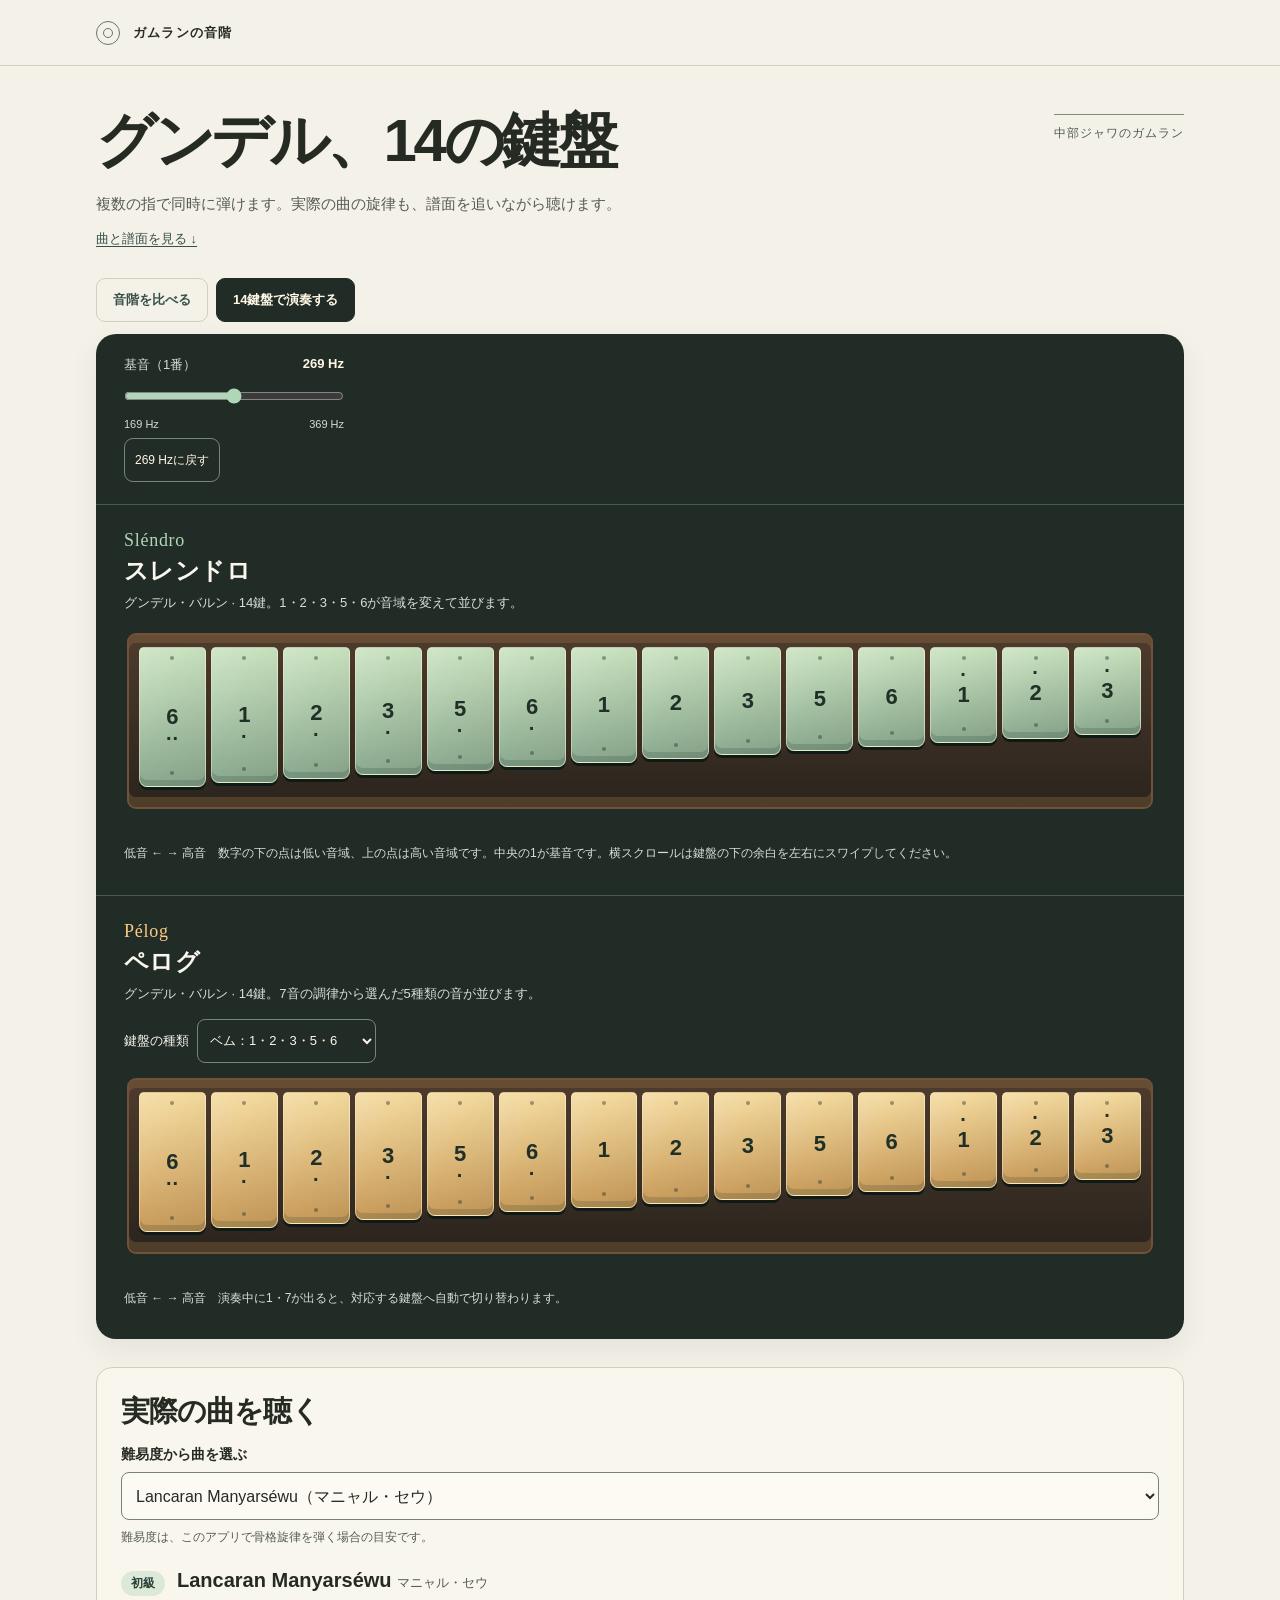
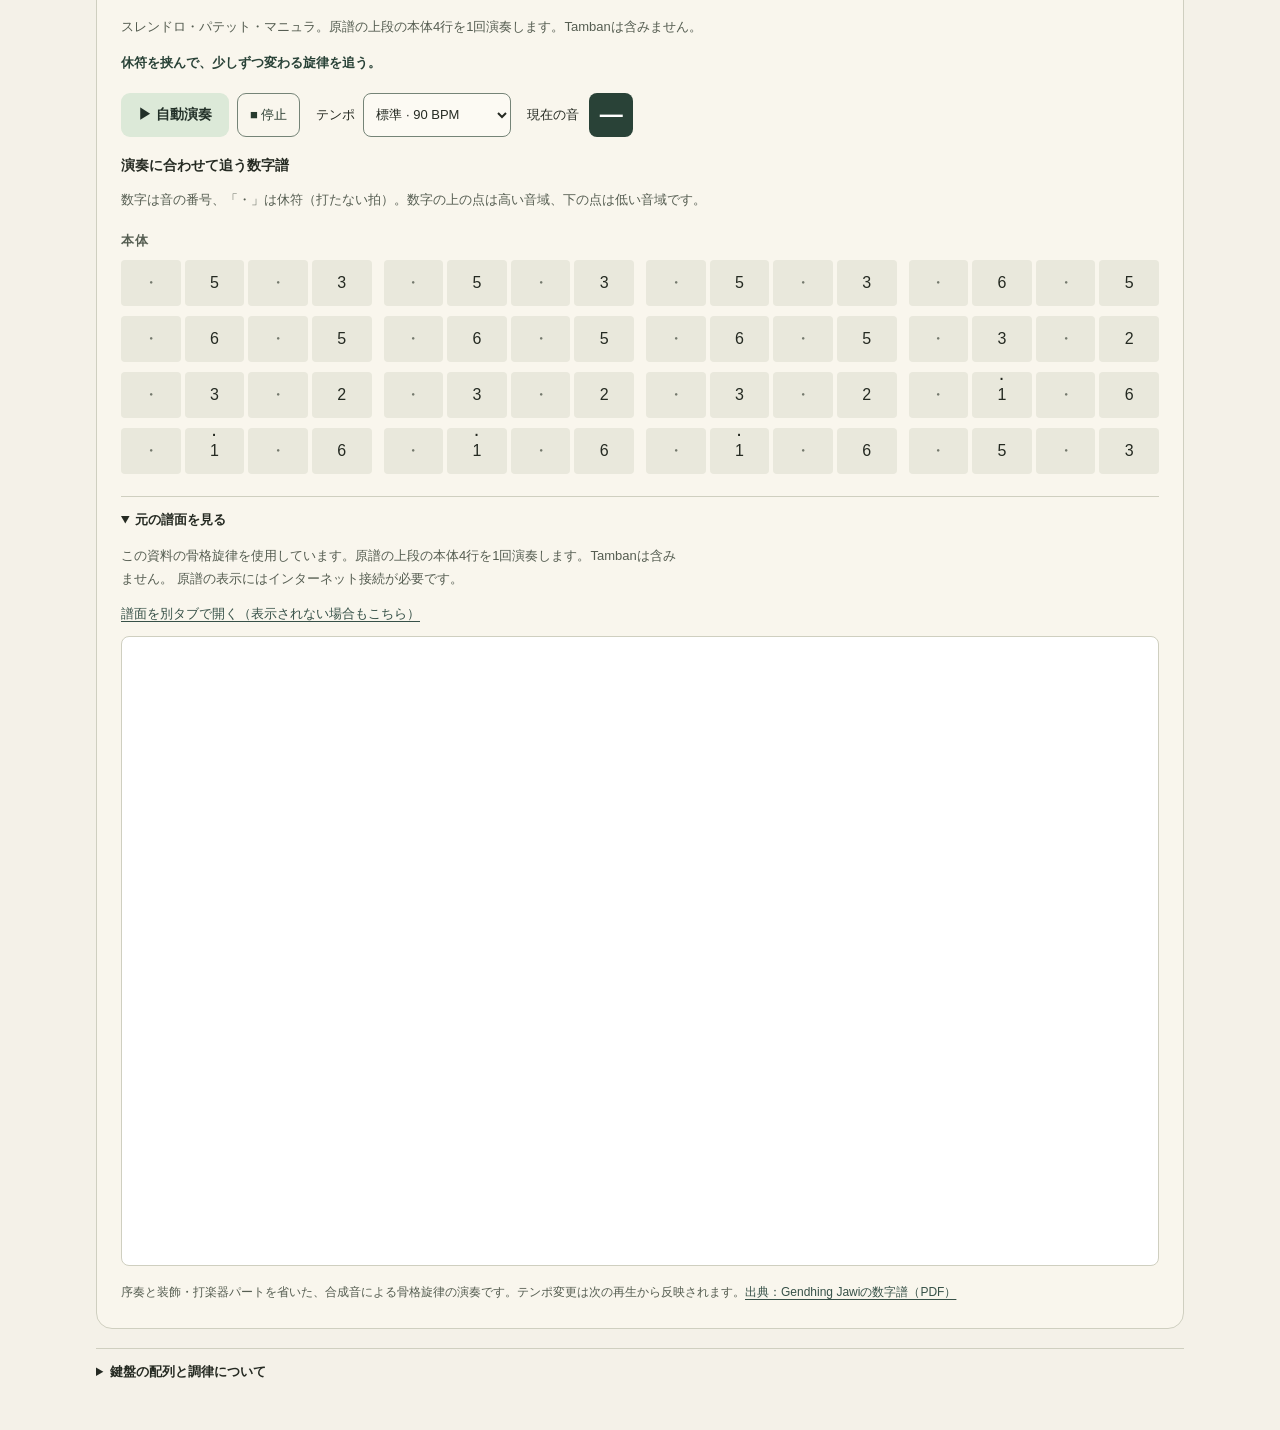
==== commit 88ea3b41: "Add song playback stop button and remove keyboard comparison playback" ====
--- a/gamelan_keyboard.html
+++ b/gamelan_keyboard.html
@@ -5,7 +5,7 @@
 <meta name="viewport" content="width=device-width,initial-scale=1">
 <meta name="description" content="グンデルの14鍵盤を弾き、ガムラン曲の自動演奏と譜面を楽しむ">
 <title>ガムラン、14鍵盤で演奏する</title>
-<link rel="stylesheet" href="gamelan_scale.css?v=20261115-songs6">
+<link rel="stylesheet" href="gamelan_scale.css?v=20261115-stop7">
 </head>
 <body class="keyboard-page">
 <header><div class="page mast"><span class="mark" aria-hidden="true"></span>ガムランの音階</div></header>
@@ -14,12 +14,9 @@
     <div><h1>グンデル、14の鍵盤</h1><p>複数の指で同時に弾けます。実際の曲の旋律も、譜面を追いながら聴けます。</p><nav><a href="#song-title">曲と譜面を見る ↓</a></nav></div>
     <span class="region">中部ジャワのガムラン</span>
   </div>
-  <nav class="page-nav" aria-label="ページ切り替え"><a href="gamelan_scale.html?v=20261115-songs6">音階を比べる</a><a href="gamelan_keyboard.html?v=20261115-songs6" aria-current="page">14鍵盤で演奏する</a></nav>
+  <nav class="page-nav" aria-label="ページ切り替え"><a href="gamelan_scale.html?v=20261115-stop7">音階を比べる</a><a href="gamelan_keyboard.html?v=20261115-stop7" aria-current="page">14鍵盤で演奏する</a></nav>
   <section class="studio" aria-label="グンデルの14鍵盤">
     <div class="toolbar">
-      <div class="controls">
-        <button type="button" id="compare" class="action">▶ 2つの鍵盤を聴く</button>
-      </div>
       <div class="pitch-control">
         <label for="base-pitch">基音（1番） <output id="base-pitch-value" for="base-pitch">269 Hz</output></label>
         <input id="base-pitch" type="range" min="169" max="369" step="1" value="269" aria-valuetext="269 Hz">
@@ -66,7 +63,10 @@
     <p id="song-description"></p>
     <p id="song-practice" class="song-practice"></p>
     <div class="song-controls">
-      <button type="button" id="play-song" class="action">▶ 自動演奏</button>
+      <div class="song-playback-controls">
+        <button type="button" id="play-song" class="action">▶ 自動演奏</button>
+        <button type="button" id="stop-song" class="minor">■ 停止</button>
+      </div>
       <label for="song-tempo">テンポ
         <select id="song-tempo">
           <option value="60">ゆっくり · 60 BPM</option>
@@ -89,13 +89,13 @@
   </section>
   <details>
     <summary>鍵盤の配列と調律について</summary>
-    <p>14鍵の配置は、低い6から高い3まで並ぶグンデル・バルンを参考にしています。ペログはベム（1・2・3・5・6）とバラン（2・3・5・6・7）を切り替えます。4番を含む7音の比較は、<a href="gamelan_scale.html?v=20261115-songs6">音階のページ</a>で試せます。</p>
-    <p>基音の初期値は269 Hzです。追加した音域は元の調律の周波数をオクターブごとに2倍・半分にして作っています。測定値の出典は<a href="gamelan_scale.html?v=20261115-songs6">音階のページ</a>に掲載しています。</p>
+    <p>14鍵の配置は、低い6から高い3まで並ぶグンデル・バルンを参考にしています。ペログはベム（1・2・3・5・6）とバラン（2・3・5・6・7）を切り替えます。4番を含む7音の比較は、<a href="gamelan_scale.html?v=20261115-stop7">音階のページ</a>で試せます。</p>
+    <p>基音の初期値は269 Hzです。追加した音域は元の調律の周波数をオクターブごとに2倍・半分にして作っています。測定値の出典は<a href="gamelan_scale.html?v=20261115-stop7">音階のページ</a>に掲載しています。</p>
     <p><a href="https://digilib.isi.ac.id/2133/1/Fisika%20Bunyi%20Gamelan-upload.pdf" target="_blank" rel="noopener">グンデルの鍵盤配列（Fisika Bunyi Gamelan）</a>　<a href="https://pages.hmc.edu/alves/pleng.html" target="_blank" rel="noopener">ペログ・ベムとバランの鍵盤（Bill Alves）</a></p>
   </details>
 </main>
 <script src="gamelan_audio.js?v=20261115-touch2"></script>
 <script src="gamelan_songs.js?v=20261115-songs6"></script>
-<script src="gamelan_keyboard.js?v=20261115-songs6"></script>
+<script src="gamelan_keyboard.js?v=20261115-stop7"></script>
 </body>
 </html>
--- a/gamelan_scale.css
+++ b/gamelan_scale.css
@@ -19,7 +19,7 @@
 .region{white-space:nowrap;align-self:start;margin-top:10px;border-top:1px solid #818c7c;padding-top:10px;color:#4e5d4e;font-size:12px;letter-spacing:.08em}
 .studio{background:var(--night);color:#fbf7ee;border-radius:20px;overflow:hidden;box-shadow:0 12px 30px #27312412}
 .toolbar{border-bottom:1px solid #4b584f;padding:22px 28px;display:flex;justify-content:space-between;align-items:center;gap:12px;flex-wrap:wrap}
-.scale-page .toolbar{display:block}
+.scale-page .toolbar,.keyboard-page .toolbar{display:block}
 .action{border-radius:9px;padding:12px 16px;background:#e6eedc;color:#223028;border:1px solid transparent;font-weight:800;font-size:14px;min-height:44px}
 .action:hover{background:#fff8e4}
 .minor{border:1px solid #77847a;background:transparent;color:#fff7e6;border-radius:9px;padding:12px;font-size:13px;min-height:44px}
@@ -126,6 +126,8 @@
 .song-level{padding:4px 10px;border-radius:20px;background:#dce9d8;color:#294237;font-size:12px;font-weight:700;white-space:nowrap}
 .song-player .song-practice{color:#294237;font-weight:700}
 .song-controls{display:flex;align-items:center;flex-wrap:wrap;gap:16px;margin:18px 0}
+.song-playback-controls{display:flex;align-items:center;gap:8px;max-width:100%}
+.song-playback-controls .minor{border-color:#758477;color:#273a2e}
 .song-controls .action{background:#dce9d8}
 .song-controls label{display:flex;align-items:center;flex-wrap:wrap;gap:8px;font-size:13px}
 .song-controls select{max-width:100%;min-height:44px;padding:8px;border:1px solid #758477;border-radius:8px;background:#fcfaf3;color:var(--ink);font:inherit}
@@ -155,7 +157,8 @@
 }
 @media(max-width:480px){
   .song-row{grid-template-columns:repeat(2,minmax(0,1fr));gap:8px}
-  .song-controls > .action{width:100%}
+  .song-playback-controls{width:100%}
+  .song-playback-controls .action{flex:1}
   .song-now{width:100%}
 }
 @media(max-width:1024px){
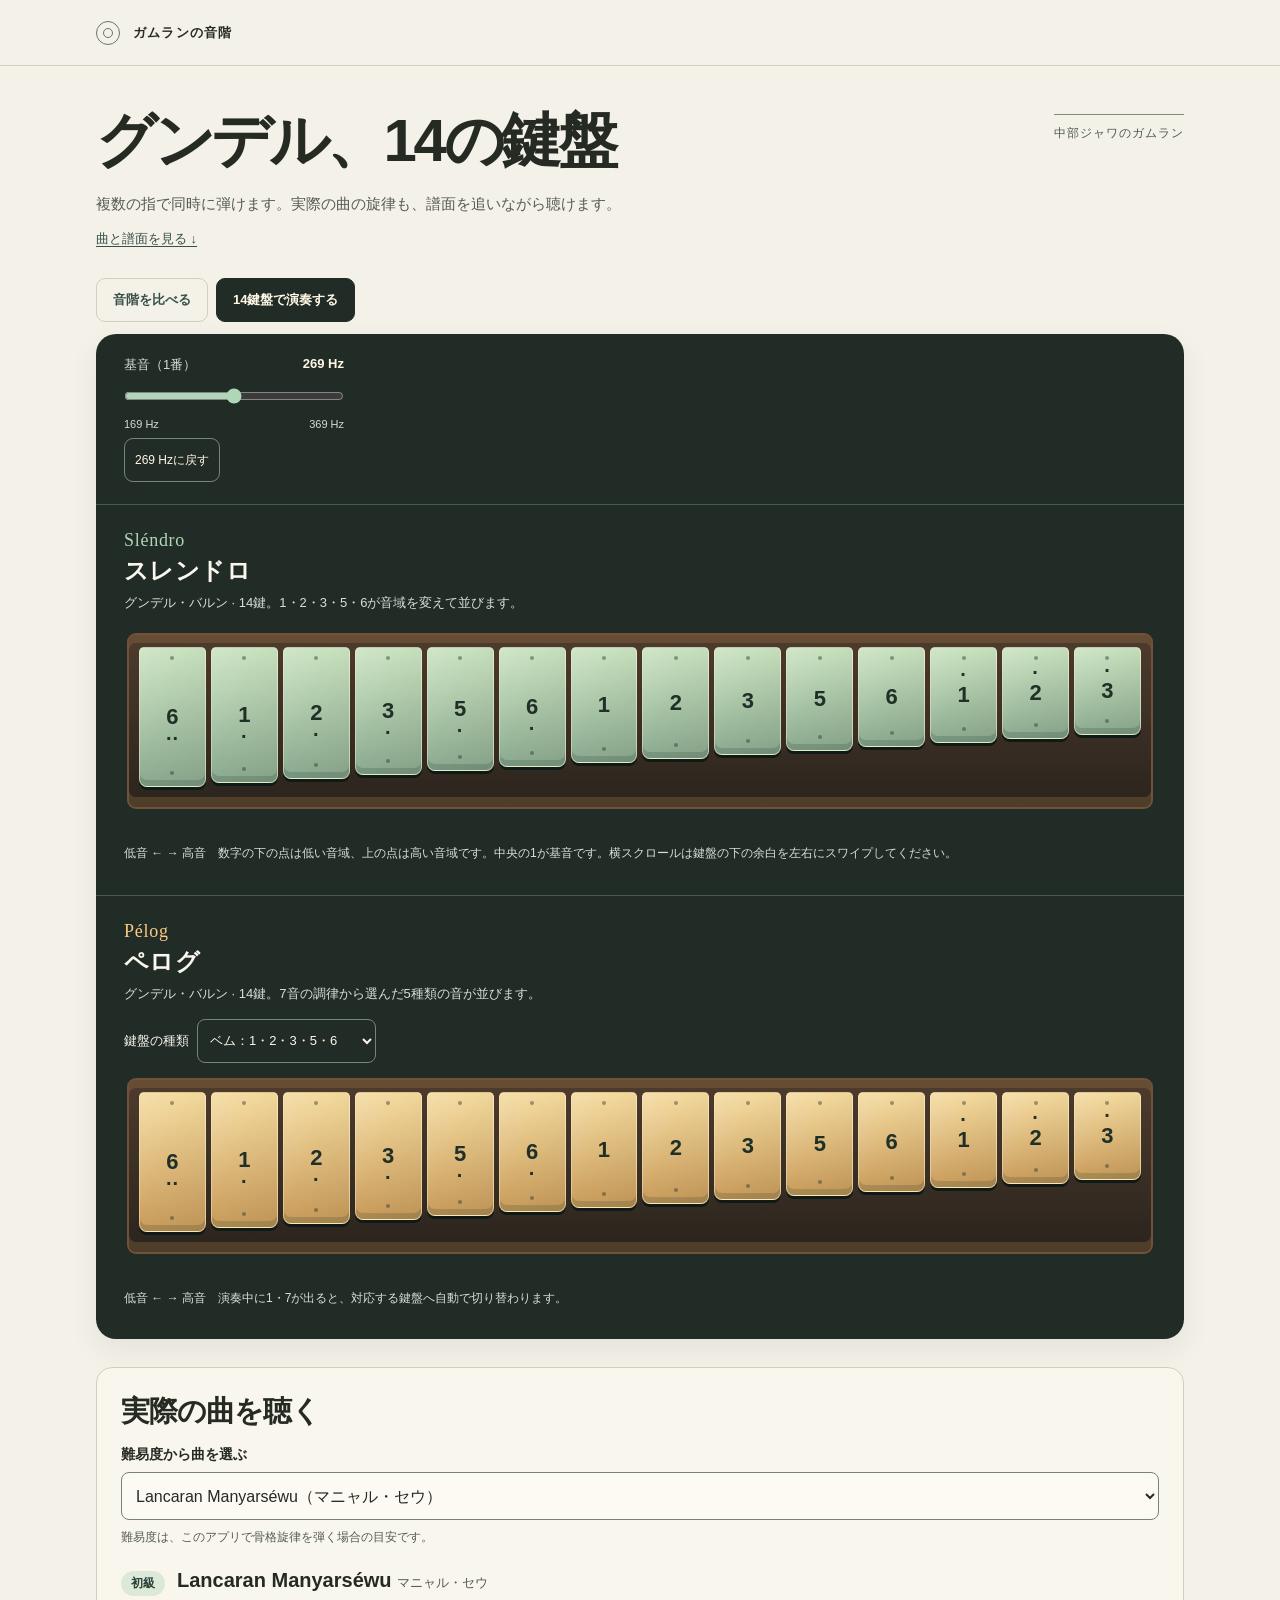
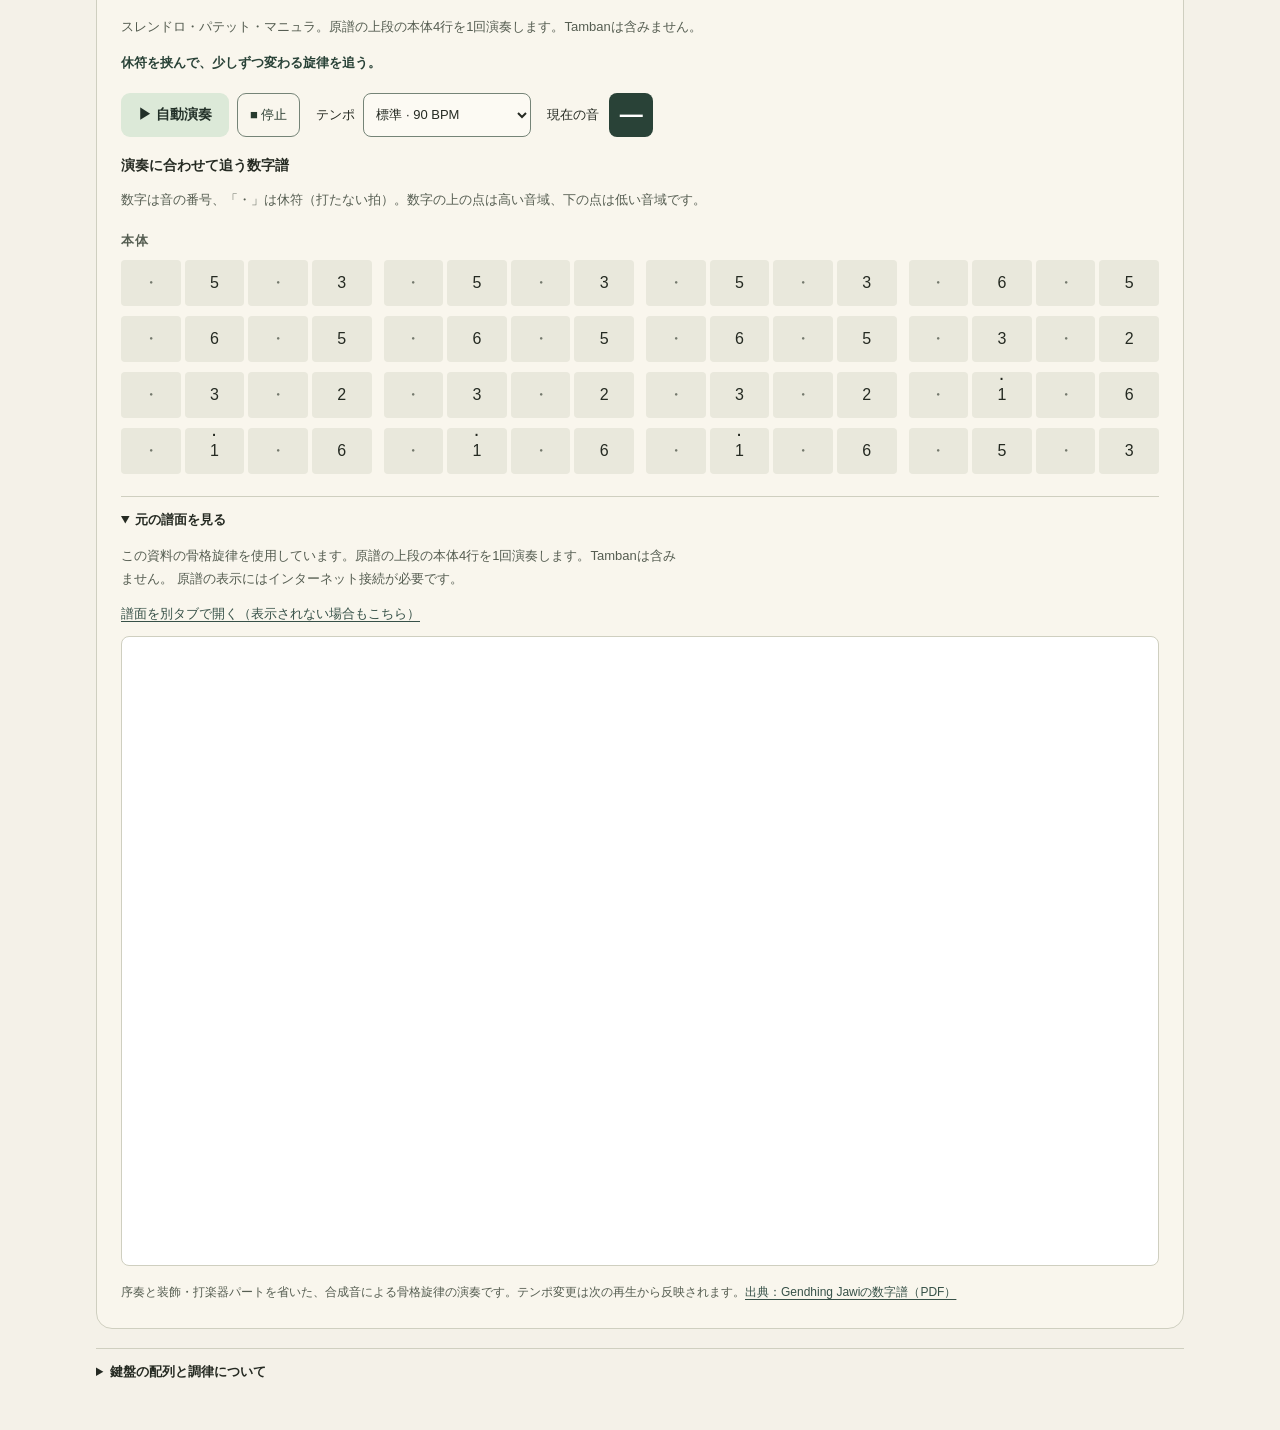
==== commit 2c9ce715: "Add 160 BPM song playback tempo" ====
--- a/gamelan_keyboard.html
+++ b/gamelan_keyboard.html
@@ -72,6 +72,7 @@
           <option value="60">ゆっくり · 60 BPM</option>
           <option value="90" selected>標準 · 90 BPM</option>
           <option value="120">速め · 120 BPM</option>
+          <option value="160">さらに速く · 160 BPM</option>
         </select>
       </label>
       <div class="song-now">現在の音 <output id="song-note" aria-label="現在の音">—</output><span id="song-position"></span></div>
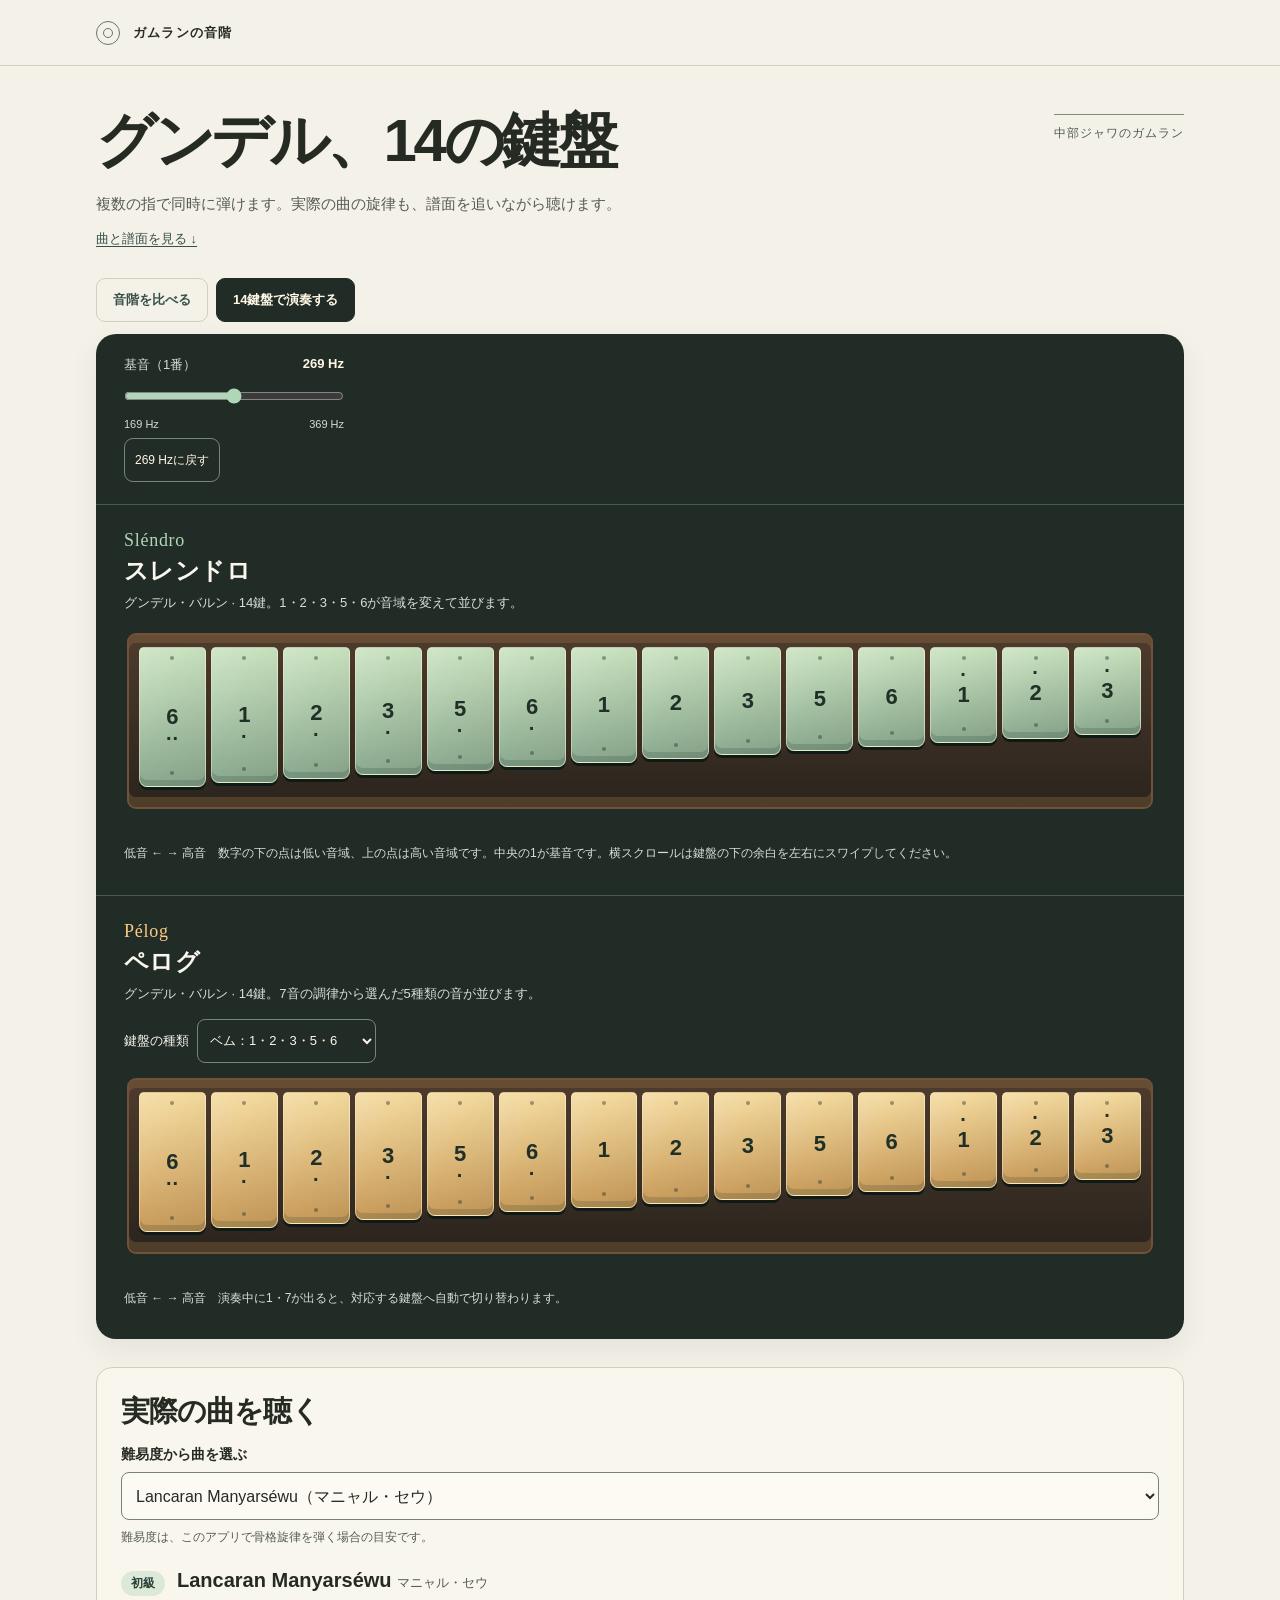
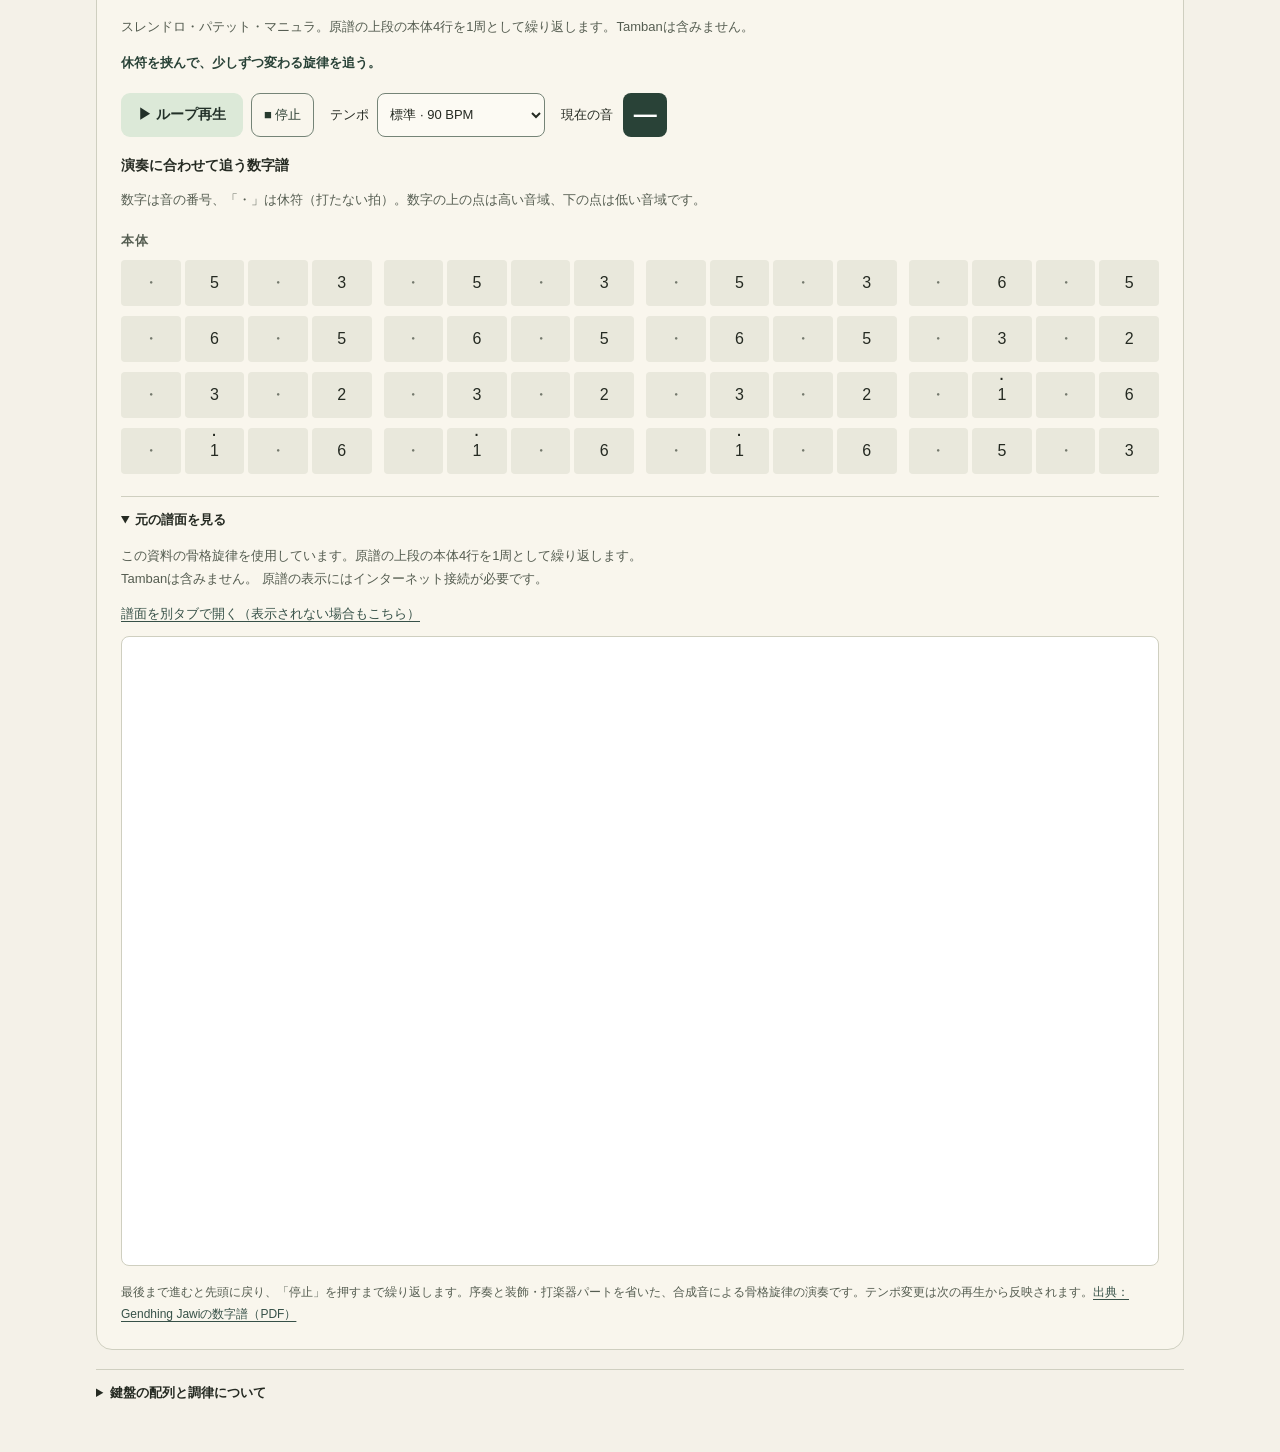
==== commit c6805e6e: "Loop song playback without gaps and add 180 BPM tempo" ====
--- a/gamelan_keyboard.html
+++ b/gamelan_keyboard.html
@@ -14,7 +14,7 @@
     <div><h1>グンデル、14の鍵盤</h1><p>複数の指で同時に弾けます。実際の曲の旋律も、譜面を追いながら聴けます。</p><nav><a href="#song-title">曲と譜面を見る ↓</a></nav></div>
     <span class="region">中部ジャワのガムラン</span>
   </div>
-  <nav class="page-nav" aria-label="ページ切り替え"><a href="gamelan_scale.html?v=20261115-stop7">音階を比べる</a><a href="gamelan_keyboard.html?v=20261115-stop7" aria-current="page">14鍵盤で演奏する</a></nav>
+  <nav class="page-nav" aria-label="ページ切り替え"><a href="gamelan_scale.html?v=20261115-loop8">音階を比べる</a><a href="gamelan_keyboard.html?v=20261115-loop8" aria-current="page">14鍵盤で演奏する</a></nav>
   <section class="studio" aria-label="グンデルの14鍵盤">
     <div class="toolbar">
       <div class="pitch-control">
@@ -64,7 +64,7 @@
     <p id="song-practice" class="song-practice"></p>
     <div class="song-controls">
       <div class="song-playback-controls">
-        <button type="button" id="play-song" class="action">▶ 自動演奏</button>
+        <button type="button" id="play-song" class="action">▶ ループ再生</button>
         <button type="button" id="stop-song" class="minor">■ 停止</button>
       </div>
       <label for="song-tempo">テンポ
@@ -73,6 +73,7 @@
           <option value="90" selected>標準 · 90 BPM</option>
           <option value="120">速め · 120 BPM</option>
           <option value="160">さらに速く · 160 BPM</option>
+          <option value="180">高速 · 180 BPM</option>
         </select>
       </label>
       <div class="song-now">現在の音 <output id="song-note" aria-label="現在の音">—</output><span id="song-position"></span></div>
@@ -86,17 +87,17 @@
       <p><a id="original-score-link" href="https://gamelanbvg.com/gendhing/pdf/sm/Manyarsewu.pdf" target="_blank" rel="noopener">譜面を別タブで開く（表示されない場合もこちら）</a></p>
       <iframe id="song-pdf" class="score-pdf" title="選択した曲の原譜（PDF）" loading="lazy"></iframe>
     </details>
-    <p class="song-source">序奏と装飾・打楽器パートを省いた、合成音による骨格旋律の演奏です。テンポ変更は次の再生から反映されます。<a id="song-source-link" href="https://gamelanbvg.com/gendhing/pdf/sm/Manyarsewu.pdf" target="_blank" rel="noopener">出典の譜面（PDF）</a></p>
+    <p class="song-source">最後まで進むと先頭に戻り、「停止」を押すまで繰り返します。序奏と装飾・打楽器パートを省いた、合成音による骨格旋律の演奏です。テンポ変更は次の再生から反映されます。<a id="song-source-link" href="https://gamelanbvg.com/gendhing/pdf/sm/Manyarsewu.pdf" target="_blank" rel="noopener">出典の譜面（PDF）</a></p>
   </section>
   <details>
     <summary>鍵盤の配列と調律について</summary>
-    <p>14鍵の配置は、低い6から高い3まで並ぶグンデル・バルンを参考にしています。ペログはベム（1・2・3・5・6）とバラン（2・3・5・6・7）を切り替えます。4番を含む7音の比較は、<a href="gamelan_scale.html?v=20261115-stop7">音階のページ</a>で試せます。</p>
-    <p>基音の初期値は269 Hzです。追加した音域は元の調律の周波数をオクターブごとに2倍・半分にして作っています。測定値の出典は<a href="gamelan_scale.html?v=20261115-stop7">音階のページ</a>に掲載しています。</p>
+    <p>14鍵の配置は、低い6から高い3まで並ぶグンデル・バルンを参考にしています。ペログはベム（1・2・3・5・6）とバラン（2・3・5・6・7）を切り替えます。4番を含む7音の比較は、<a href="gamelan_scale.html?v=20261115-loop8">音階のページ</a>で試せます。</p>
+    <p>基音の初期値は269 Hzです。追加した音域は元の調律の周波数をオクターブごとに2倍・半分にして作っています。測定値の出典は<a href="gamelan_scale.html?v=20261115-loop8">音階のページ</a>に掲載しています。</p>
     <p><a href="https://digilib.isi.ac.id/2133/1/Fisika%20Bunyi%20Gamelan-upload.pdf" target="_blank" rel="noopener">グンデルの鍵盤配列（Fisika Bunyi Gamelan）</a>　<a href="https://pages.hmc.edu/alves/pleng.html" target="_blank" rel="noopener">ペログ・ベムとバランの鍵盤（Bill Alves）</a></p>
   </details>
 </main>
-<script src="gamelan_audio.js?v=20261115-touch2"></script>
-<script src="gamelan_songs.js?v=20261115-songs6"></script>
-<script src="gamelan_keyboard.js?v=20261115-stop7"></script>
+<script src="gamelan_audio.js?v=20261115-loop8"></script>
+<script src="gamelan_songs.js?v=20261115-loop8"></script>
+<script src="gamelan_keyboard.js?v=20261115-loop8"></script>
 </body>
 </html>
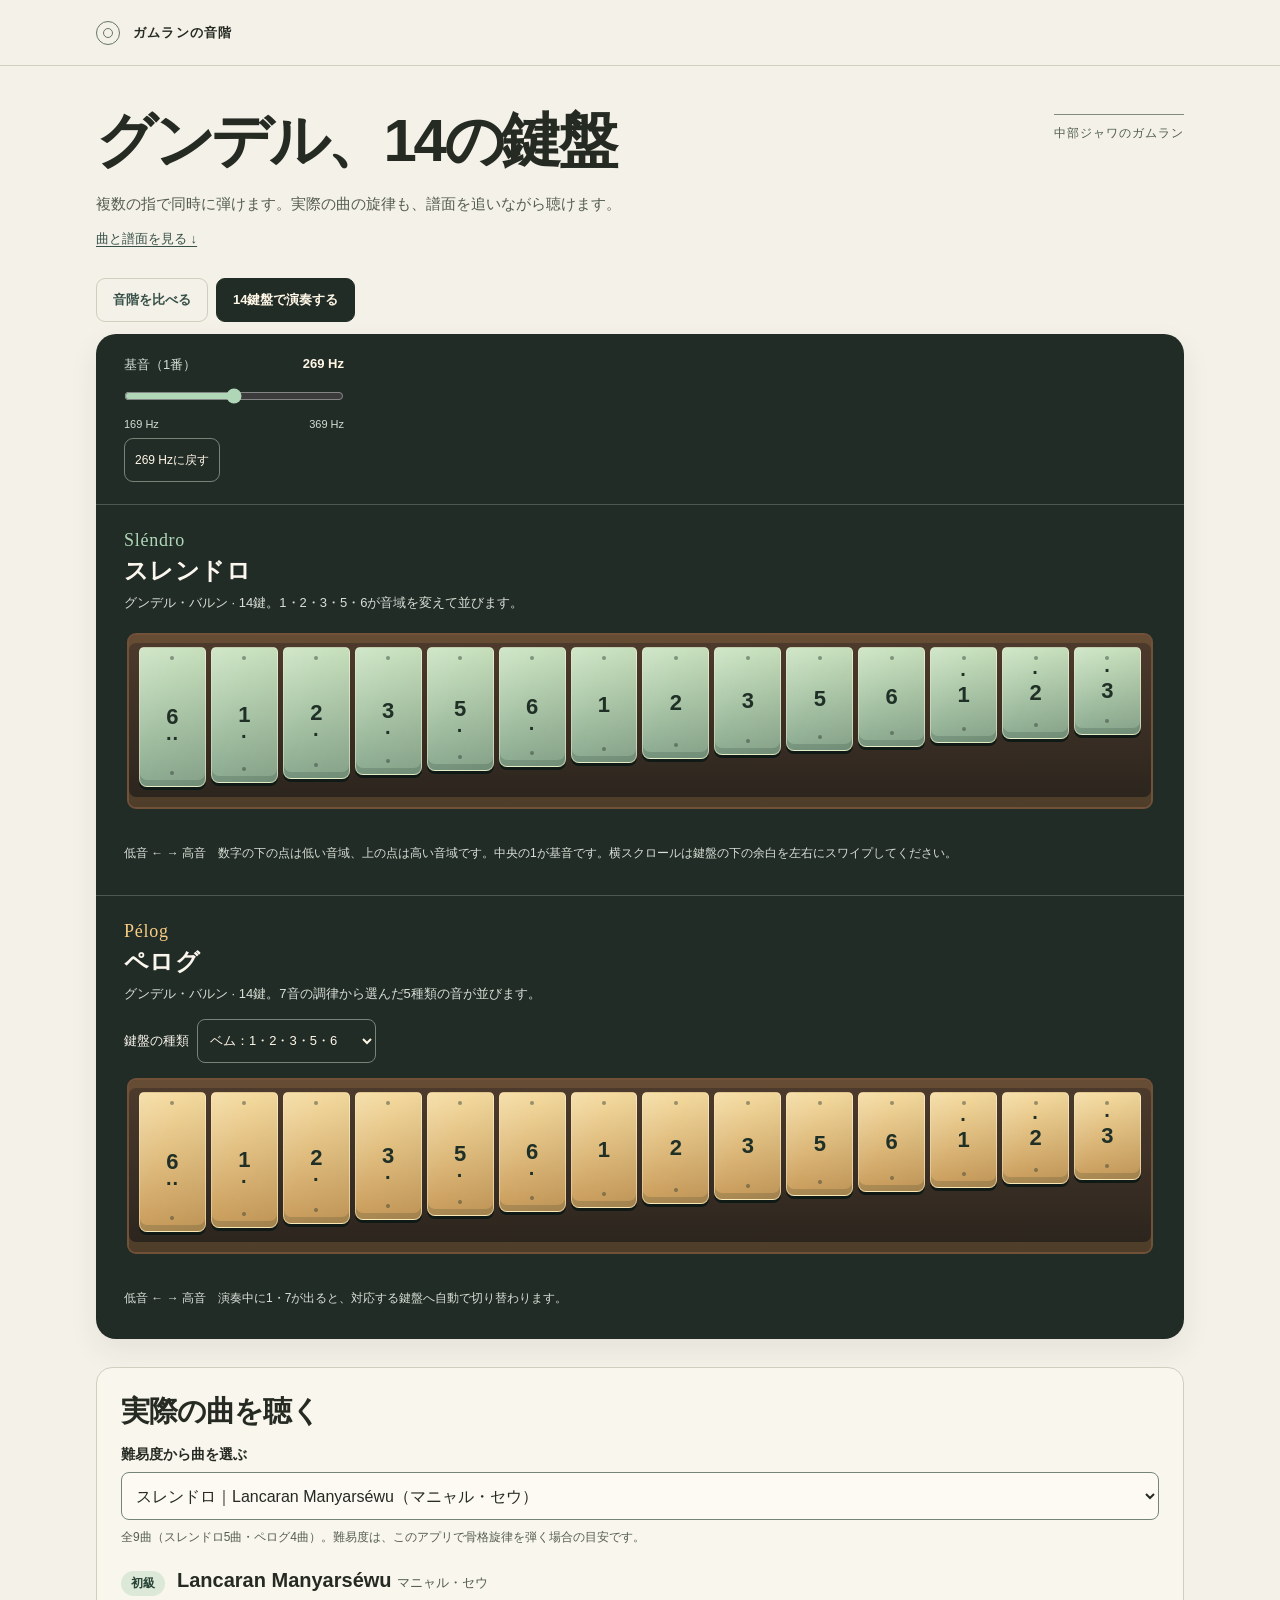
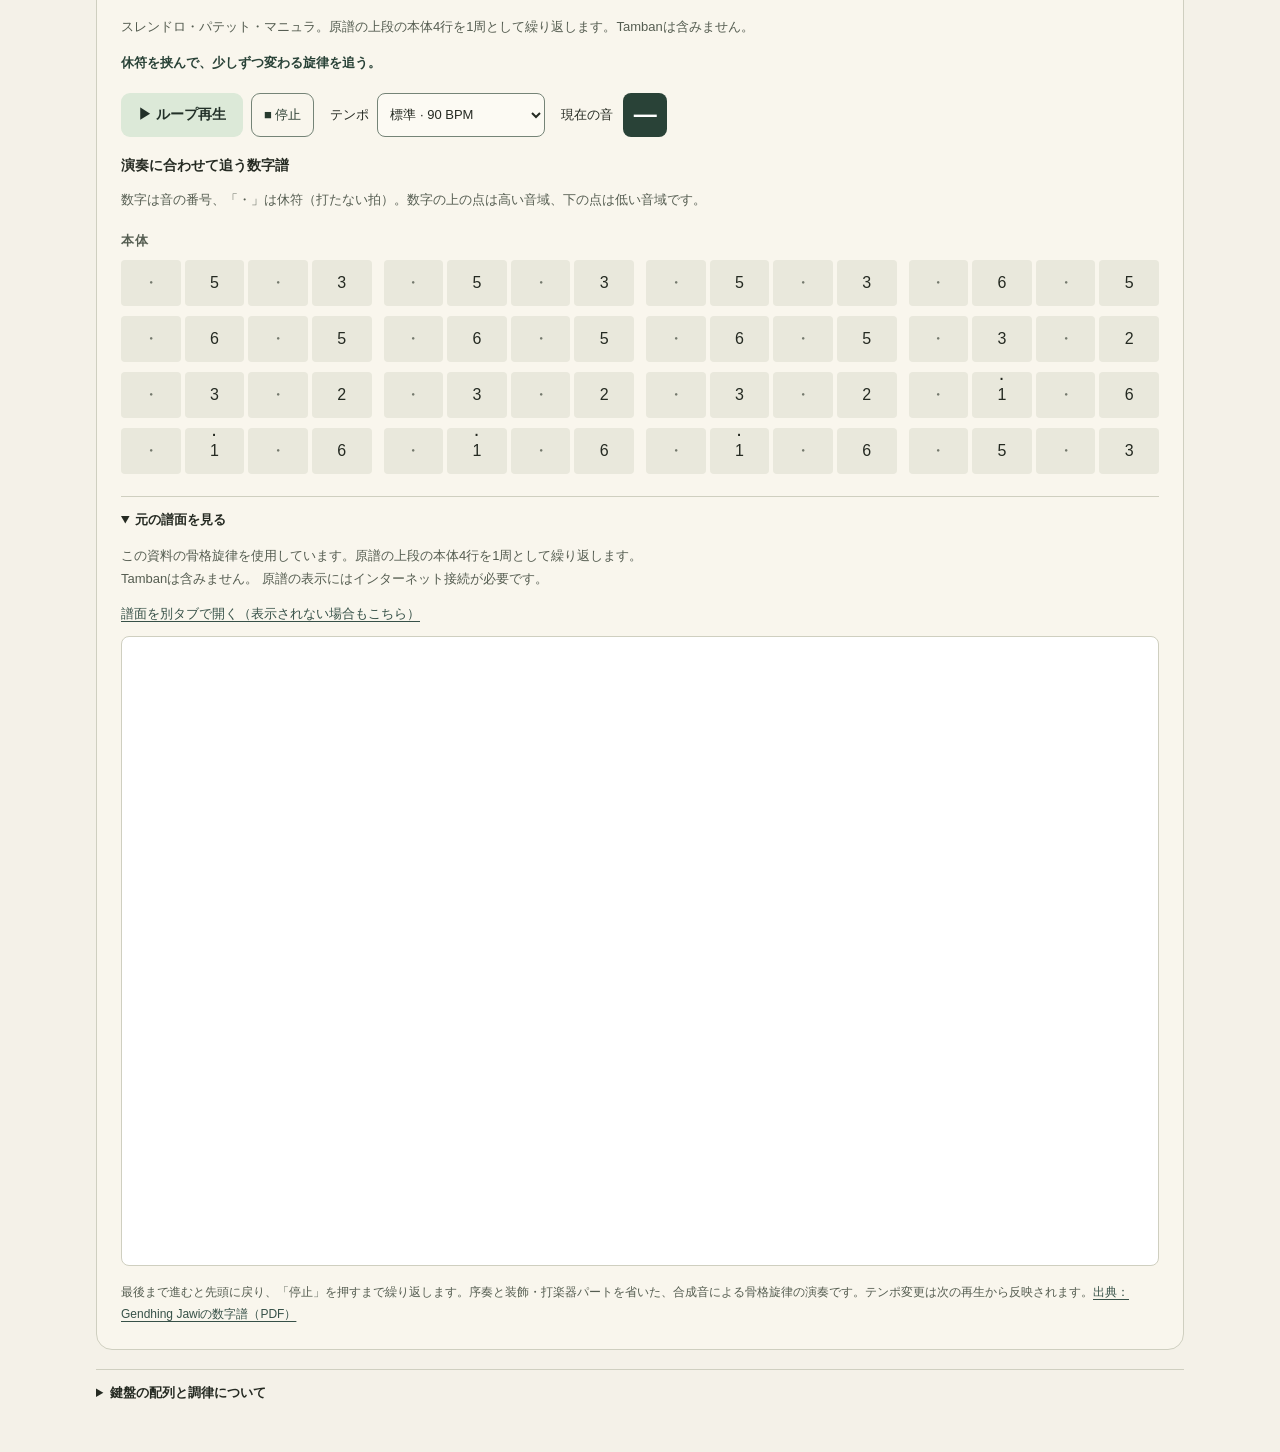
==== commit 5799bfed: "Add three pelog scores and identify tuning systems in song selection" ====
--- a/gamelan_keyboard.html
+++ b/gamelan_keyboard.html
@@ -14,7 +14,7 @@
     <div><h1>グンデル、14の鍵盤</h1><p>複数の指で同時に弾けます。実際の曲の旋律も、譜面を追いながら聴けます。</p><nav><a href="#song-title">曲と譜面を見る ↓</a></nav></div>
     <span class="region">中部ジャワのガムラン</span>
   </div>
-  <nav class="page-nav" aria-label="ページ切り替え"><a href="gamelan_scale.html?v=20261115-loop8">音階を比べる</a><a href="gamelan_keyboard.html?v=20261115-loop8" aria-current="page">14鍵盤で演奏する</a></nav>
+  <nav class="page-nav" aria-label="ページ切り替え"><a href="gamelan_scale.html?v=20261115-pelog10">音階を比べる</a><a href="gamelan_keyboard.html?v=20261115-pelog10" aria-current="page">14鍵盤で演奏する</a></nav>
   <section class="studio" aria-label="グンデルの14鍵盤">
     <div class="toolbar">
       <div class="pitch-control">
@@ -91,13 +91,13 @@
   </section>
   <details>
     <summary>鍵盤の配列と調律について</summary>
-    <p>14鍵の配置は、低い6から高い3まで並ぶグンデル・バルンを参考にしています。ペログはベム（1・2・3・5・6）とバラン（2・3・5・6・7）を切り替えます。4番を含む7音の比較は、<a href="gamelan_scale.html?v=20261115-loop8">音階のページ</a>で試せます。</p>
-    <p>基音の初期値は269 Hzです。追加した音域は元の調律の周波数をオクターブごとに2倍・半分にして作っています。測定値の出典は<a href="gamelan_scale.html?v=20261115-loop8">音階のページ</a>に掲載しています。</p>
+    <p>14鍵の配置は、低い6から高い3まで並ぶグンデル・バルンを参考にしています。ペログはベム（1・2・3・5・6）とバラン（2・3・5・6・7）を切り替えます。4番を含む7音の比較は、<a href="gamelan_scale.html?v=20261115-pelog10">音階のページ</a>で試せます。</p>
+    <p>基音の初期値は269 Hzです。追加した音域は元の調律の周波数をオクターブごとに2倍・半分にして作っています。測定値の出典は<a href="gamelan_scale.html?v=20261115-pelog10">音階のページ</a>に掲載しています。</p>
     <p><a href="https://digilib.isi.ac.id/2133/1/Fisika%20Bunyi%20Gamelan-upload.pdf" target="_blank" rel="noopener">グンデルの鍵盤配列（Fisika Bunyi Gamelan）</a>　<a href="https://pages.hmc.edu/alves/pleng.html" target="_blank" rel="noopener">ペログ・ベムとバランの鍵盤（Bill Alves）</a></p>
   </details>
 </main>
-<script src="gamelan_audio.js?v=20261115-loop8"></script>
-<script src="gamelan_songs.js?v=20261115-loop8"></script>
-<script src="gamelan_keyboard.js?v=20261115-loop8"></script>
+<script src="gamelan_audio.js?v=20261115-overlay9"></script>
+<script src="gamelan_songs.js?v=20261115-pelog10"></script>
+<script src="gamelan_keyboard.js?v=20261115-pelog10"></script>
 </body>
 </html>
